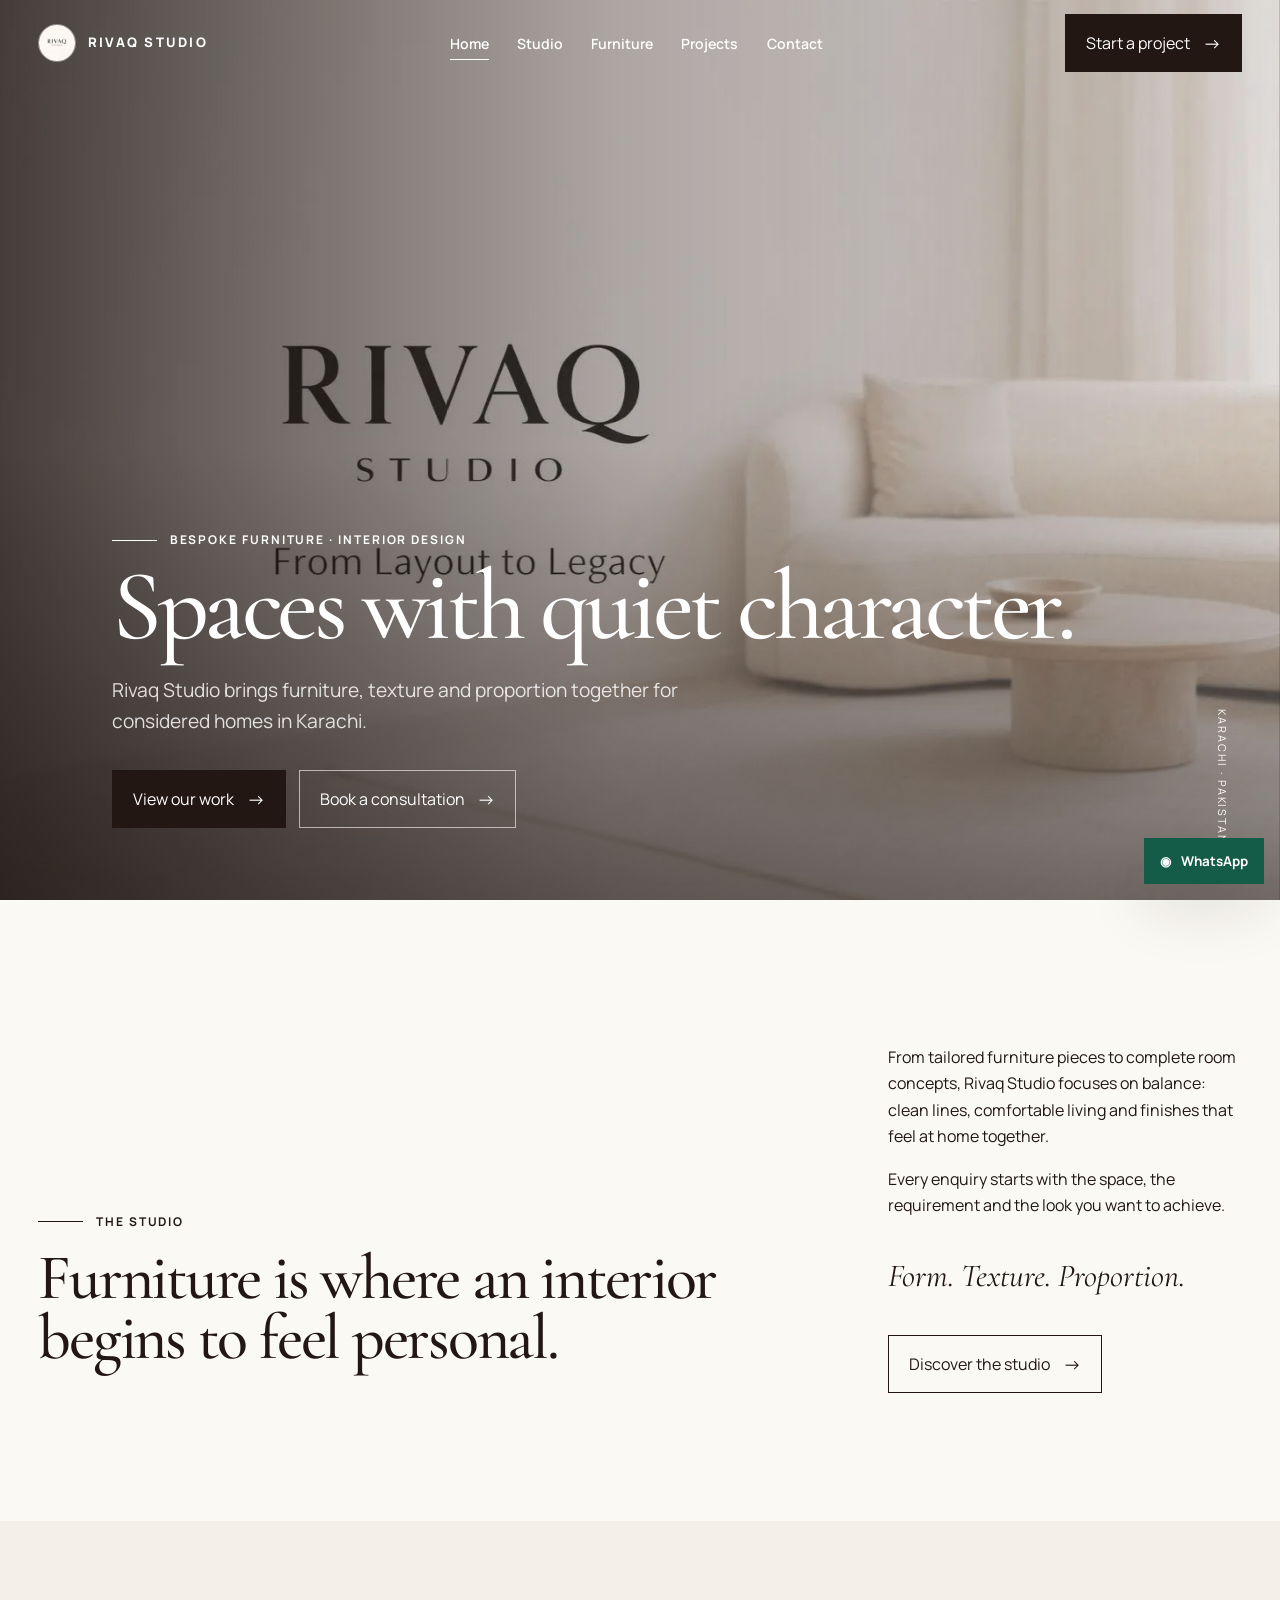
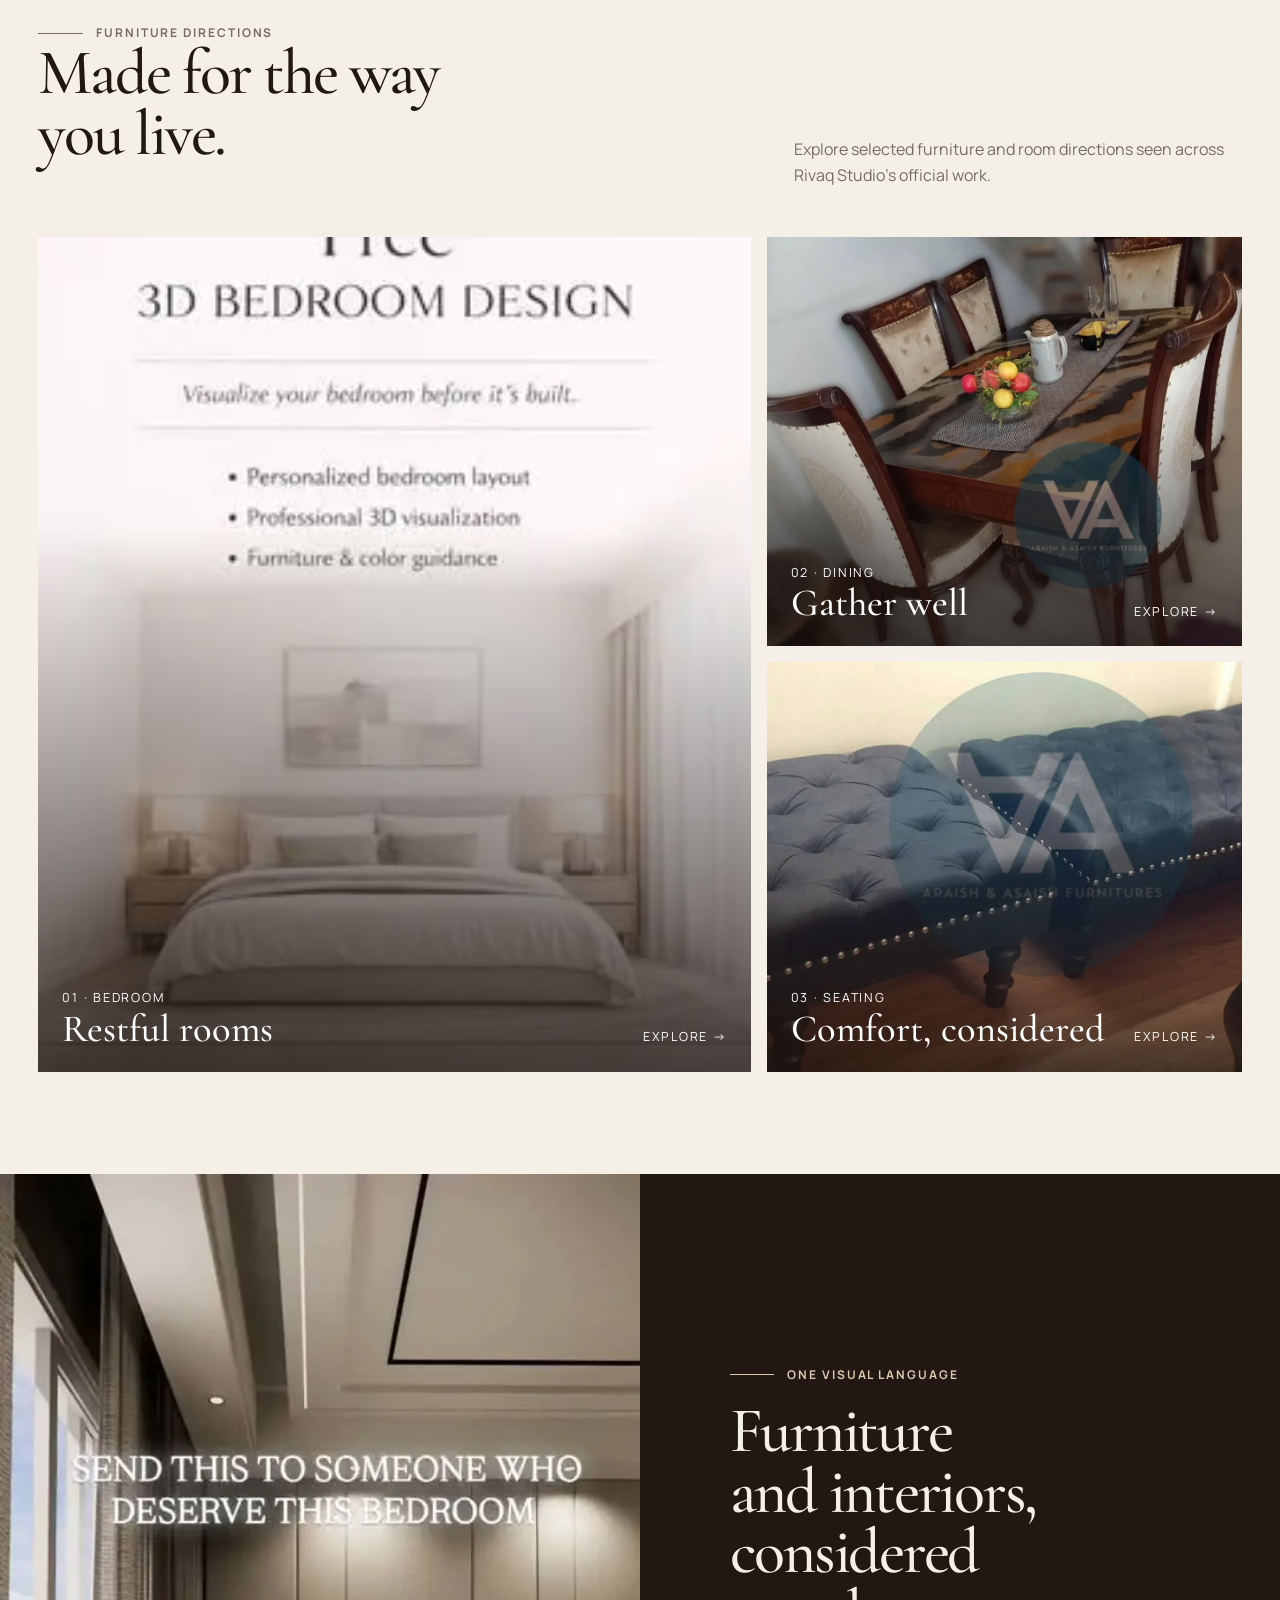
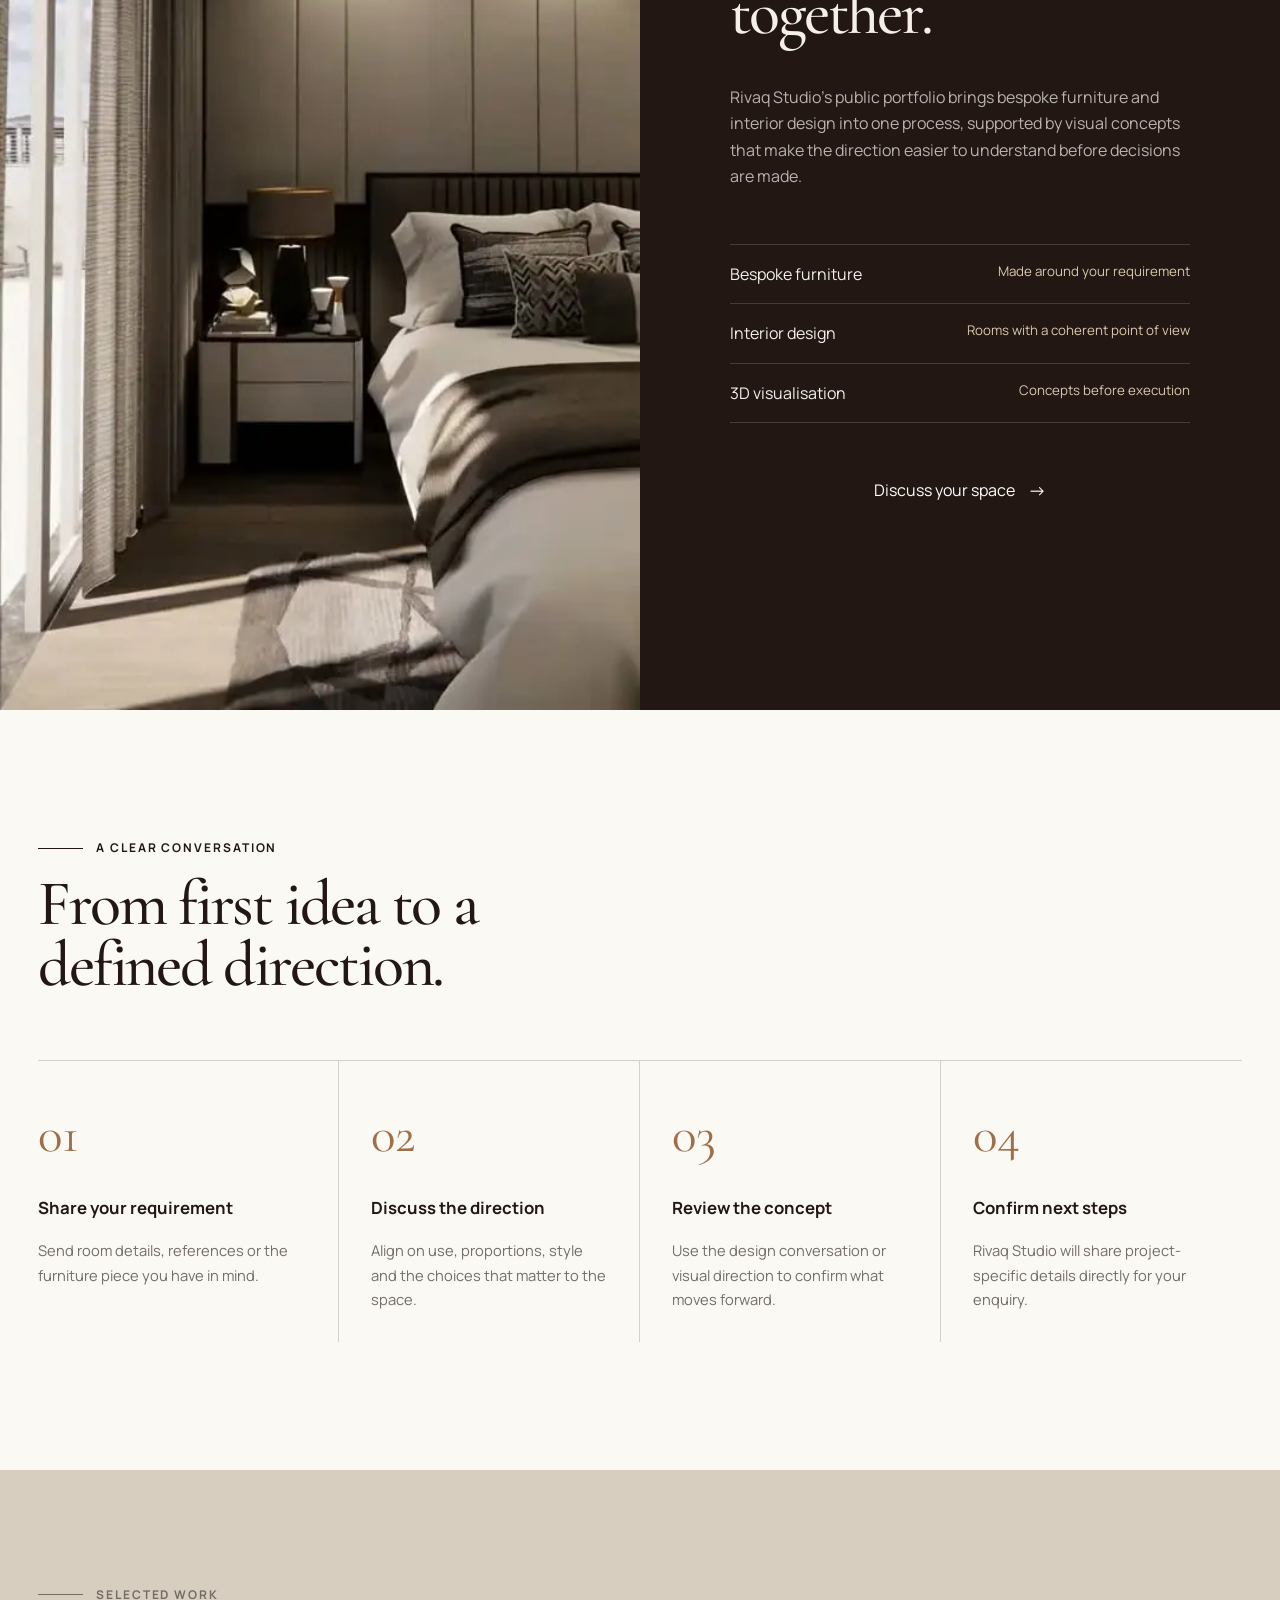
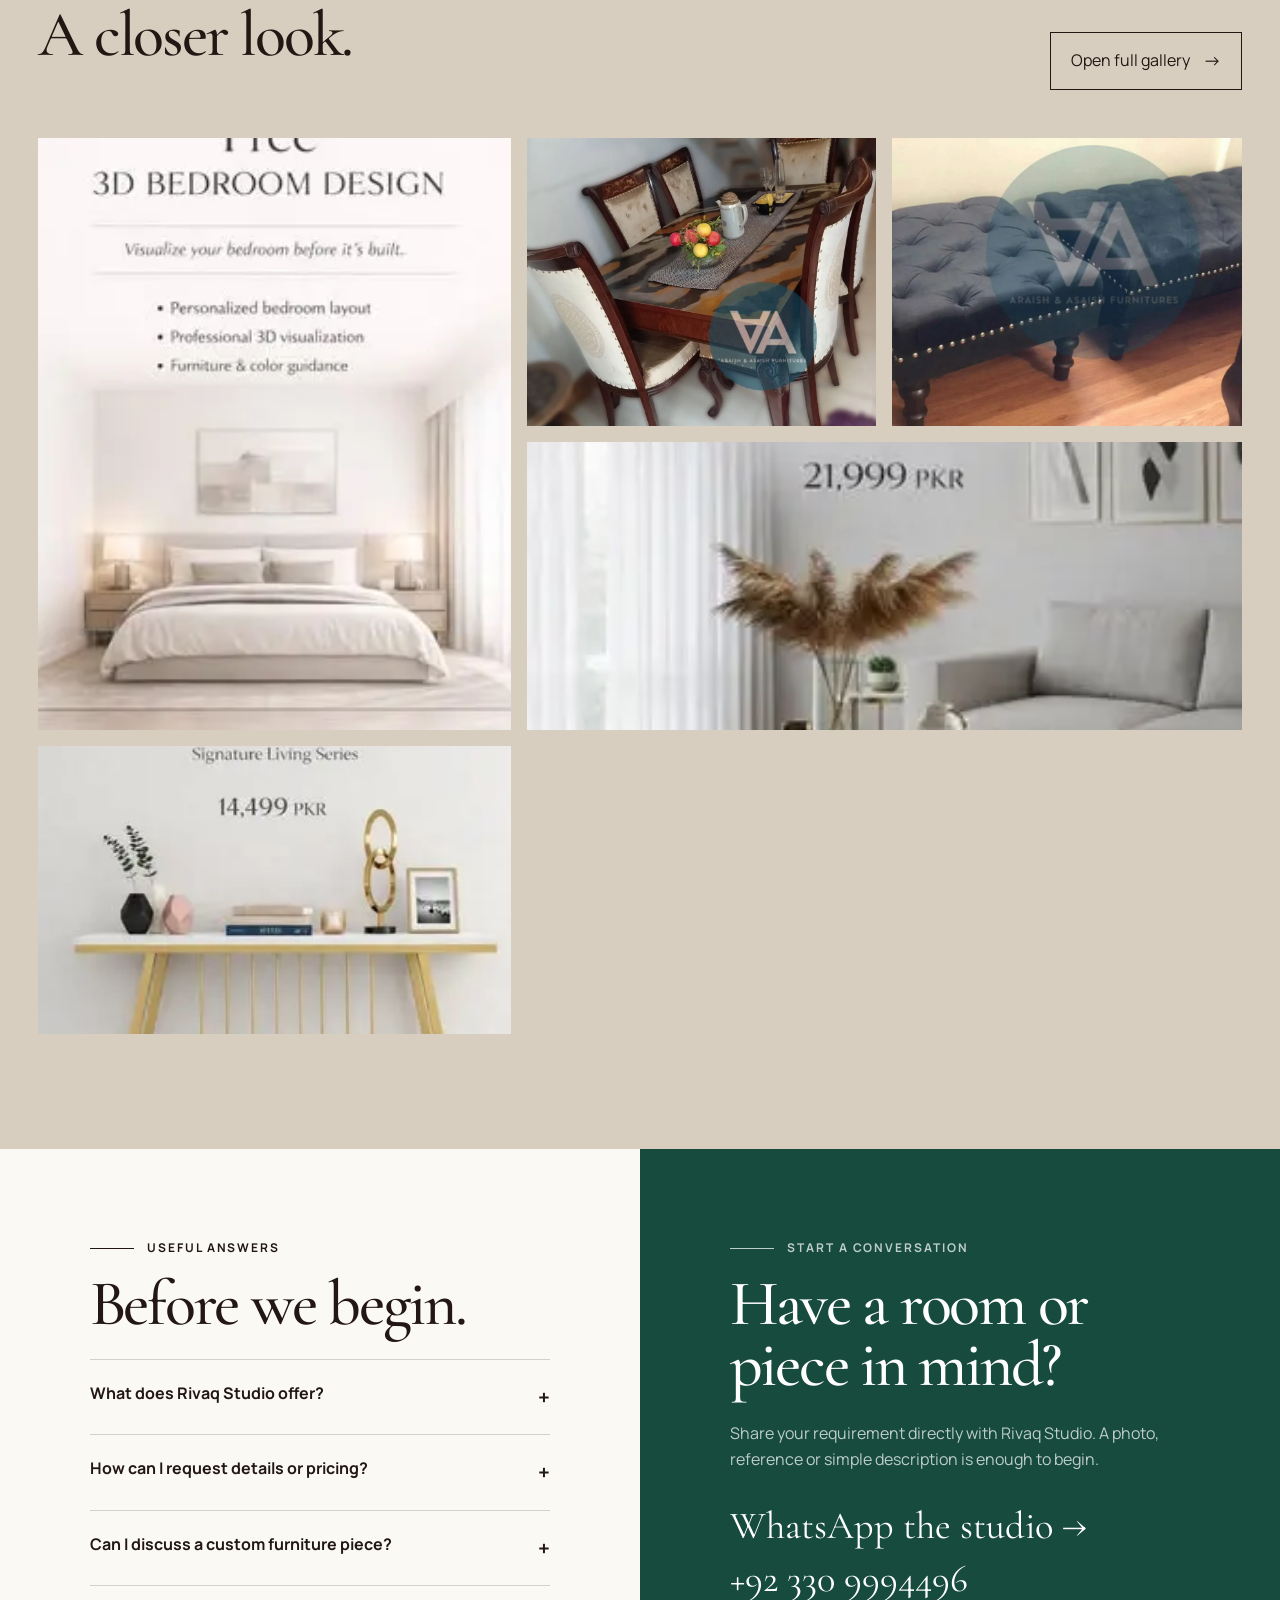
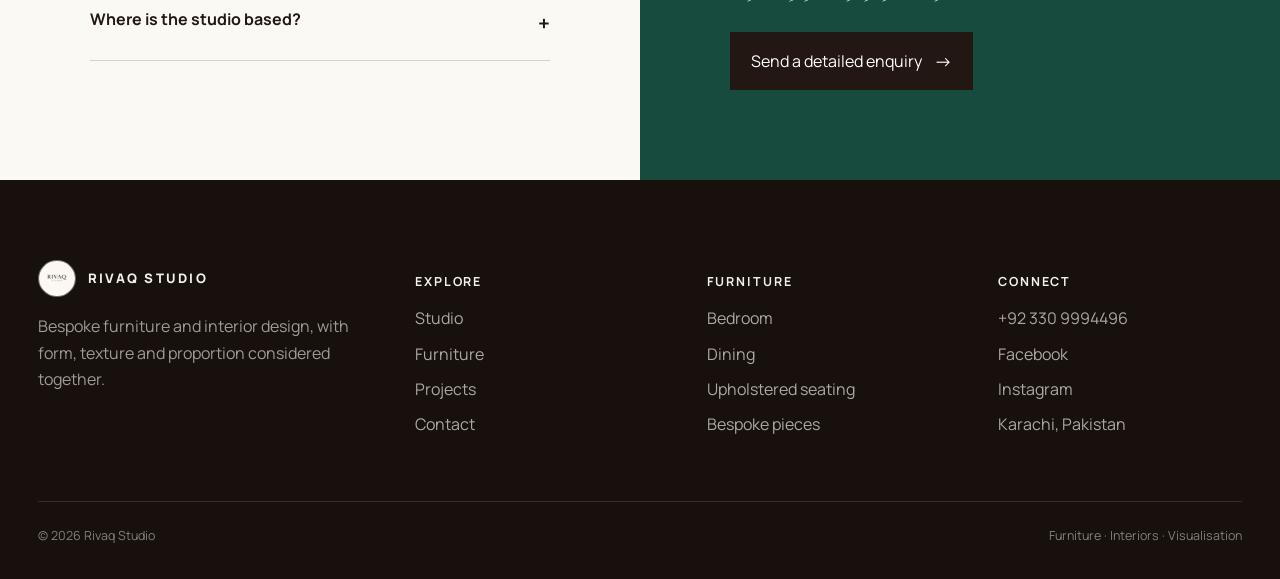
==== index.html @ 30daa3c9 "Build premium Rivaq Studio furniture website" ====
<!doctype html><html lang="en"><head><meta charset="utf-8"><meta name="viewport" content="width=device-width,initial-scale=1"><title>Rivaq Studio | Bespoke Furniture & Interior Design in Karachi</title><meta name="description" content="Rivaq Studio creates bespoke furniture and considered interior design in Karachi. Explore bedroom, dining and upholstered furniture concepts, then discuss your project on WhatsApp."><meta property="og:title" content="Rivaq Studio — Bespoke Furniture & Interior Design"><meta property="og:description" content="Where form, texture and proportion come together to create exceptional living."><meta property="og:type" content="website"><link rel="icon" href="favicon.svg"><link rel="preconnect" href="https://fonts.googleapis.com"><link rel="preconnect" href="https://fonts.gstatic.com" crossorigin><link href="https://fonts.googleapis.com/css2?family=Cormorant+Garamond:wght@500;600&family=Manrope:wght@400;500;600;700;800&display=swap" rel="stylesheet"><link rel="stylesheet" href="assets/css/style.css"><script type="application/ld+json">{"@context":"https://schema.org","@type":"FurnitureStore","name":"Rivaq Studio","description":"Bespoke furniture and interior design studio.","areaServed":"Karachi","telephone":"+92 330 9994496","sameAs":["https://www.facebook.com/AAfurnituress","https://www.instagram.com/rivaqstudio/"]}</script></head><body><a class="skip-link" href="#main">Skip to content</a>
<header class="header"><div class="shell nav"><a class="brand" href="index.html" aria-label="Rivaq Studio home"><img class="brand-mark" src="assets/images/logo.webp" alt=""><span>Rivaq Studio</span></a><ul class="nav-links"><li><a class="nav-link" aria-current="page" href="index.html">Home</a></li><li><a class="nav-link" href="about.html">Studio</a></li><li><a class="nav-link" href="collections.html">Furniture</a></li><li><a class="nav-link" href="projects.html">Projects</a></li><li><a class="nav-link" href="contact.html">Contact</a></li></ul><a class="btn" href="https://wa.me/923309994496?text=Hi%20Rivaq%20Studio%2C%20I%27d%20like%20to%20discuss%20a%20project.">Start a project</a><button class="menu-toggle" type="button" aria-label="Open menu" aria-expanded="false"><span></span><span></span></button></div></header>
<div class="mobile-menu" aria-label="Mobile navigation"><nav><a href="index.html">Home</a><a href="about.html">Studio</a><a href="collections.html">Furniture</a><a href="projects.html">Projects</a><a href="contact.html">Contact</a></nav><a class="btn" href="tel:+923309994496">Call +92 330 9994496</a></div>
<main id="main"><section class="hero"><img class="hero-media" src="assets/images/cover.webp" width="1536" height="1024" alt="Contemporary interior furniture concept by Rivaq Studio"><div class="shell hero-content"><p class="eyebrow">Bespoke furniture · Interior design</p><h1 class="display">Spaces with quiet character.</h1><p class="hero-copy">Rivaq Studio brings furniture, texture and proportion together for considered homes in Karachi.</p><div class="hero-actions"><a class="btn" href="projects.html">View our work</a><a class="btn btn--ghost" href="https://wa.me/923309994496?text=Hi%20Rivaq%20Studio%2C%20I%27d%20like%20to%20book%20a%20consultation.">Book a consultation</a></div></div><p class="hero-note">Karachi · Pakistan</p></section>
<section class="intro"><div class="shell intro-grid"><div class="reveal"><p class="eyebrow">The studio</p><h2 class="section-title">Furniture is where an interior begins to feel personal.</h2></div><div class="intro-copy reveal"><p>From tailored furniture pieces to complete room concepts, Rivaq Studio focuses on balance: clean lines, comfortable living and finishes that feel at home together.</p><p>Every enquiry starts with the space, the requirement and the look you want to achieve.</p><p class="signature">Form. Texture. Proportion.</p><a class="btn btn--ghost" href="about.html">Discover the studio</a></div></div></section>
<section class="collections"><div class="shell"><div class="section-head reveal"><div><p class="eyebrow">Furniture directions</p><h2 class="section-title">Made for the way<br>you live.</h2></div><p>Explore selected furniture and room directions seen across Rivaq Studio’s official work.</p></div><div class="collection-grid"><a class="collection-card reveal" href="collections.html#bedroom"><img src="assets/images/project-4.webp" alt="Modern bedroom interior concept by Rivaq Studio" loading="lazy"><div class="collection-info"><div><span>01 · Bedroom</span><h3>Restful rooms</h3></div><span>Explore →</span></div></a><a class="collection-card reveal" href="collections.html#dining"><img src="assets/images/dining.webp" alt="Wood dining table with six upholstered chairs from the studio's earlier furniture portfolio" loading="lazy"><div class="collection-info"><div><span>02 · Dining</span><h3>Gather well</h3></div><span>Explore →</span></div></a><a class="collection-card reveal" href="collections.html#seating"><img src="assets/images/seating.webp" alt="Customisable tufted puffy seating from the studio's earlier furniture portfolio" loading="lazy"><div class="collection-info"><div><span>03 · Seating</span><h3>Comfort, considered</h3></div><span>Explore →</span></div></a></div></div></section>
<section class="studio-band"><div class="studio-grid"><img class="studio-image" src="assets/images/reel-poster.webp" alt="Rivaq Studio interior design presentation" loading="lazy"><div class="studio-copy reveal"><p class="eyebrow">One visual language</p><h2 class="section-title">Furniture and interiors, considered together.</h2><p>Rivaq Studio’s public portfolio brings bespoke furniture and interior design into one process, supported by visual concepts that make the direction easier to understand before decisions are made.</p><ul class="services-list"><li><span>Bespoke furniture</span><small>Made around your requirement</small></li><li><span>Interior design</span><small>Rooms with a coherent point of view</small></li><li><span>3D visualisation</span><small>Concepts before execution</small></li></ul><a class="btn" href="contact.html">Discuss your space</a></div></div></section>
<section class="process"><div class="shell"><p class="eyebrow reveal">A clear conversation</p><h2 class="section-title reveal">From first idea to a<br>defined direction.</h2><div class="steps"><article class="step reveal"><span class="step-num">01</span><h3>Share your requirement</h3><p>Send room details, references or the furniture piece you have in mind.</p></article><article class="step reveal"><span class="step-num">02</span><h3>Discuss the direction</h3><p>Align on use, proportions, style and the choices that matter to the space.</p></article><article class="step reveal"><span class="step-num">03</span><h3>Review the concept</h3><p>Use the design conversation or visual direction to confirm what moves forward.</p></article><article class="step reveal"><span class="step-num">04</span><h3>Confirm next steps</h3><p>Rivaq Studio will share project-specific details directly for your enquiry.</p></article></div></div></section>
<section class="gallery"><div class="shell"><div class="section-head"><div><p class="eyebrow">Selected work</p><h2 class="section-title">A closer look.</h2></div><a class="btn btn--ghost" href="projects.html">Open full gallery</a></div><div class="gallery-grid"><button class="gallery-item" aria-label="Open bedroom concept image"><img src="assets/images/project-4.webp" alt="3D bedroom design concept by Rivaq Studio" loading="lazy"></button><button class="gallery-item" aria-label="Open dining furniture image"><img src="assets/images/dining.webp" alt="Wood dining table with six upholstered chairs from the studio portfolio" loading="lazy"></button><button class="gallery-item" aria-label="Open seating image"><img src="assets/images/seating.webp" alt="Tufted puffy seating from the studio portfolio" loading="lazy"></button><button class="gallery-item" aria-label="Open table image"><img src="assets/images/project-5.webp" alt="Orbit table from Rivaq Studio's Signature Living Series" loading="lazy"></button><button class="gallery-item" aria-label="Open console image"><img src="assets/images/project-6.webp" alt="Axis console from Rivaq Studio's Signature Living Series" loading="lazy"></button></div></div></section>
<section class="faq-contact"><div class="faq-wrap"><p class="eyebrow">Useful answers</p><h2 class="section-title">Before we begin.</h2><div class="faq"><div class="faq-item"><button aria-expanded="false">What does Rivaq Studio offer?</button><div class="faq-answer"><div><p>The studio publicly presents bespoke furniture, interior design and 3D visualisation services.</p></div></div></div><div class="faq-item"><button aria-expanded="false">How can I request details or pricing?</button><div class="faq-answer"><div><p>Share your requirement by WhatsApp or call the verified studio number. Pricing is provided directly rather than displayed publicly.</p></div></div></div><div class="faq-item"><button aria-expanded="false">Can I discuss a custom furniture piece?</button><div class="faq-answer"><div><p>Yes. Rivaq Studio describes its furniture offer as bespoke; send your size, reference and room context to start the discussion.</p></div></div></div><div class="faq-item"><button aria-expanded="false">Where is the studio based?</button><div class="faq-answer"><div><p>Rivaq Studio’s official Facebook activity identifies Karachi. A public street address and opening hours were not available, so please contact the studio before planning a visit.</p></div></div></div></div></div><div class="contact-panel"><p class="eyebrow">Start a conversation</p><h2 class="section-title">Have a room or piece in mind?</h2><p>Share your requirement directly with Rivaq Studio. A photo, reference or simple description is enough to begin.</p><div class="contact-links"><a class="contact-link" href="https://wa.me/923309994496?text=Hi%20Rivaq%20Studio%2C%20I%27d%20like%20to%20discuss%20a%20furniture%20or%20interior%20project.">WhatsApp the studio →</a><a class="contact-link" href="tel:+923309994496">+92 330 9994496</a></div><a class="btn" href="contact.html">Send a detailed enquiry</a></div></section></main>
<footer class="footer"><div class="shell"><div class="footer-grid"><div class="footer-brand"><a class="brand" href="index.html"><img class="brand-mark" src="assets/images/logo.webp" alt=""><span>Rivaq Studio</span></a><p>Bespoke furniture and interior design, with form, texture and proportion considered together.</p></div><div><h3>Explore</h3><ul><li><a href="about.html">Studio</a></li><li><a href="collections.html">Furniture</a></li><li><a href="projects.html">Projects</a></li><li><a href="contact.html">Contact</a></li></ul></div><div><h3>Furniture</h3><ul><li><a href="collections.html#bedroom">Bedroom</a></li><li><a href="collections.html#dining">Dining</a></li><li><a href="collections.html#seating">Upholstered seating</a></li><li><a href="collections.html#custom">Bespoke pieces</a></li></ul></div><div><h3>Connect</h3><ul><li><a href="tel:+923309994496">+92 330 9994496</a></li><li><a href="https://www.facebook.com/AAfurnituress" target="_blank" rel="noopener">Facebook</a></li><li><a href="https://www.instagram.com/rivaqstudio/" target="_blank" rel="noopener">Instagram</a></li><li>Karachi, Pakistan</li></ul></div></div><div class="footer-bottom"><span>© 2026 Rivaq Studio</span><span>Furniture · Interiors · Visualisation</span></div></div></footer><a class="whatsapp-float" href="https://wa.me/923309994496?text=Hi%20Rivaq%20Studio%2C%20I%27d%20like%20to%20make%20an%20enquiry." aria-label="Chat with Rivaq Studio on WhatsApp">◉ <span>WhatsApp</span></a><div class="lightbox" role="dialog" aria-modal="true" aria-label="Project image viewer" aria-hidden="true"><button class="lightbox-close" aria-label="Close image viewer">×</button><button class="lightbox-nav lightbox-prev" aria-label="Previous image">←</button><figure><img src="" alt=""></figure><button class="lightbox-nav lightbox-next" aria-label="Next image">→</button></div><script src="assets/js/site.js" defer></script></body></html>
---- assets/css/style.css ----
:root{--ivory:#f4f0e8;--paper:#fbf9f4;--sand:#d9c8af;--walnut:#4b3326;--espresso:#221712;--charcoal:#292725;--muted:#736d66;--line:rgba(34,23,18,.18);--accent:#9e6f48;--green:#164b3d;--max:1280px;--pad:clamp(1rem,3vw,3rem);--ease:cubic-bezier(.22,1,.36,1);--shadow:0 24px 60px rgba(34,23,18,.13)}
*{box-sizing:border-box}html{scroll-behavior:smooth;overflow-x:hidden}body{margin:0;background:var(--paper);color:var(--espresso);font-family:Manrope,"Segoe UI",sans-serif;font-size:16px;line-height:1.65;overflow-x:hidden}body.menu-open,body.lightbox-open{overflow:hidden}img{display:block;width:100%;height:auto}a{color:inherit;text-decoration:none}button,input,textarea,select{font:inherit}button{color:inherit}.skip-link{position:fixed;left:1rem;top:-5rem;z-index:9999;background:var(--espresso);color:#fff;padding:.75rem 1rem}.skip-link:focus{top:1rem}.shell{width:min(100% - var(--pad)*2,var(--max));margin-inline:auto}.eyebrow{display:flex;align-items:center;gap:.8rem;margin:0 0 1rem;text-transform:uppercase;letter-spacing:.16em;font-size:.75rem;font-weight:700}.eyebrow:before{content:"";width:2.8rem;height:1px;background:currentColor}.display{font-family:"Cormorant Garamond",Georgia,serif;font-size:clamp(3.4rem,7.8vw,8.2rem);font-weight:500;line-height:.83;letter-spacing:-.045em;margin:0;text-wrap:balance}.section-title{font-family:"Cormorant Garamond",Georgia,serif;font-size:clamp(2.8rem,5vw,5rem);font-weight:500;line-height:.95;letter-spacing:-.035em;margin:0 0 1.5rem;text-wrap:balance}.lead{font-size:clamp(1.05rem,1.6vw,1.35rem);max-width:38rem;color:var(--muted)}.btn{position:relative;display:inline-flex;align-items:center;justify-content:center;gap:.8rem;min-height:3.35rem;padding:.8rem 1.25rem;border:1px solid var(--espresso);background:var(--espresso);color:#fff;overflow:hidden;cursor:pointer;transition:transform .25s var(--ease),background .35s,color .35s,border .35s}.btn:after{content:"→";font-size:1.15rem;transition:transform .3s var(--ease)}.btn:hover:after,.btn:focus-visible:after{transform:translateX(.35rem)}.btn:hover{background:var(--accent);border-color:var(--accent)}.btn:active{transform:scale(.97)}.btn--ghost{background:transparent;color:var(--espresso)}.btn--ghost:hover{color:#fff}.btn:focus-visible,.nav-link:focus-visible,.gallery-item:focus-visible,.faq button:focus-visible{outline:3px solid var(--sand);outline-offset:4px}.header{position:fixed;inset:0 0 auto;z-index:100;color:#fff;transition:background .35s,color .35s,box-shadow .35s}.header.scrolled,.header.header--solid{background:rgba(251,249,244,.94);color:var(--espresso);box-shadow:0 1px 0 var(--line);backdrop-filter:blur(14px)}.nav{height:5.4rem;display:flex;align-items:center;justify-content:space-between;gap:2rem}.brand{display:flex;align-items:center;gap:.75rem;letter-spacing:.17em;text-transform:uppercase;font-size:.82rem;font-weight:800;white-space:nowrap}.brand-mark{width:2.35rem;height:2.35rem;object-fit:cover;border-radius:50%;border:1px solid rgba(255,255,255,.4)}.header.scrolled .brand-mark,.header--solid .brand-mark{border-color:var(--line)}.nav-links{display:flex;align-items:center;gap:clamp(1rem,2.2vw,2.25rem);margin:0;padding:0;list-style:none}.nav-link{position:relative;font-size:.88rem;font-weight:600}.nav-link:after{content:"";position:absolute;left:0;right:100%;bottom:-.45rem;height:1px;background:currentColor;transition:right .3s var(--ease)}.nav-link:hover:after,.nav-link[aria-current="page"]:after{right:0}.menu-toggle{display:none;border:0;background:transparent;padding:.6rem;cursor:pointer}.menu-toggle span{display:block;width:1.7rem;height:1px;background:currentColor;margin:.38rem;transition:.3s}.hero{min-height:100svh;position:relative;display:flex;align-items:flex-end;color:#fff;background:var(--espresso);isolation:isolate}.hero:after{content:"";position:absolute;inset:0;z-index:-1;background:linear-gradient(90deg,rgba(20,12,8,.78) 0%,rgba(20,12,8,.34) 48%,rgba(20,12,8,.12)),linear-gradient(0deg,rgba(20,12,8,.5),transparent 50%)}.hero-media{position:absolute;inset:0;z-index:-2;width:100%;height:100%;object-fit:cover;animation:heroIn 1.4s var(--ease) both}.hero-content{padding-block:clamp(8rem,16vh,11rem) clamp(3.5rem,8vh,6.5rem);max-width:66rem}.hero .display{max-width:65rem}.hero-copy{font-size:clamp(1rem,1.5vw,1.3rem);max-width:36rem;margin:1.6rem 0 2rem;color:rgba(255,255,255,.83)}.hero-actions{display:flex;flex-wrap:wrap;gap:.8rem}.hero .btn--ghost{color:#fff;border-color:rgba(255,255,255,.6)}.hero-note{position:absolute;right:var(--pad);bottom:3.5rem;writing-mode:vertical-rl;text-transform:uppercase;letter-spacing:.18em;font-size:.68rem}.intro{padding:clamp(5rem,10vw,10rem) 0}.intro-grid{display:grid;grid-template-columns:minmax(0,1.35fr) minmax(18rem,.65fr);gap:clamp(3rem,9vw,10rem);align-items:end}.intro-copy{max-width:31rem}.signature{font-family:"Cormorant Garamond",serif;font-style:italic;font-size:2rem;margin-top:2rem}.collections{background:var(--ivory);padding:clamp(4rem,8vw,8rem) 0}.section-head{display:flex;justify-content:space-between;align-items:end;gap:2rem;margin-bottom:3rem}.section-head p{max-width:28rem;margin:0;color:var(--muted)}.collection-grid{display:grid;grid-template-columns:1.2fr .8fr;grid-template-rows:repeat(2,minmax(20rem,32vw));gap:1rem}.collection-card{position:relative;overflow:hidden;color:#fff;min-height:20rem}.collection-card:first-child{grid-row:span 2}.collection-card img{height:100%;object-fit:cover;transition:transform .8s var(--ease),filter .6s}.collection-card:after{content:"";position:absolute;inset:35% 0 0;background:linear-gradient(transparent,rgba(20,12,8,.78))}.collection-card:hover img{transform:scale(1.045);filter:saturate(1.05)}.collection-info{position:absolute;z-index:2;inset:auto 1.5rem 1.5rem;display:flex;justify-content:space-between;align-items:end;gap:1rem}.collection-info h3{font-family:"Cormorant Garamond",serif;font-size:clamp(2rem,3vw,3.4rem);font-weight:500;line-height:1;margin:0}.collection-info span{font-size:.78rem;letter-spacing:.14em;text-transform:uppercase}.studio-band{padding:0;background:var(--espresso);color:var(--ivory)}.studio-grid{display:grid;grid-template-columns:1fr 1fr;min-height:46rem}.studio-image{height:100%;object-fit:cover;object-position:center}.studio-copy{padding:clamp(3rem,7vw,7rem);display:flex;flex-direction:column;justify-content:center}.studio-copy .eyebrow{color:var(--sand)}.studio-copy p{max-width:34rem;color:rgba(244,240,232,.72)}.services-list{margin:2.4rem 0;padding:0;list-style:none;border-top:1px solid rgba(255,255,255,.16)}.services-list li{display:flex;justify-content:space-between;gap:1rem;padding:1rem 0;border-bottom:1px solid rgba(255,255,255,.16)}.services-list small{color:var(--sand)}.process{padding:clamp(5rem,10vw,9rem) 0}.steps{display:grid;grid-template-columns:repeat(4,1fr);margin-top:4rem;border-top:1px solid var(--line)}.step{padding:2rem 2rem 1rem 0;border-right:1px solid var(--line);min-height:15rem}.step:last-child{border-right:0;padding-left:2rem}.step:not(:first-child){padding-left:2rem}.step-num{display:block;font-family:"Cormorant Garamond",serif;font-size:3.2rem;color:var(--accent)}.step h3{font-size:1.05rem}.step p{color:var(--muted);font-size:.92rem}.gallery{padding:clamp(5rem,9vw,8rem) 0;background:#d8cec0}.gallery-grid{display:grid;grid-template-columns:1.15fr .85fr .85fr;grid-auto-rows:18rem;gap:1rem}.gallery-item{position:relative;border:0;padding:0;background:none;cursor:zoom-in;overflow:hidden}.gallery-item:first-child{grid-row:span 2}.gallery-item:nth-child(4){grid-column:span 2}.gallery-item img{height:100%;object-fit:cover;transition:transform .7s var(--ease)}.gallery-item:hover img{transform:scale(1.05)}.gallery-item:after{content:"View";position:absolute;right:1rem;bottom:1rem;background:rgba(251,249,244,.92);padding:.5rem .85rem;font-size:.72rem;letter-spacing:.12em;text-transform:uppercase;transform:translateY(4rem);transition:transform .35s var(--ease)}.gallery-item:hover:after,.gallery-item:focus-visible:after{transform:none}.faq-contact{display:grid;grid-template-columns:1fr 1fr}.faq-wrap,.contact-panel{padding:clamp(4rem,7vw,7rem)}.faq-wrap{background:var(--paper)}.faq{border-top:1px solid var(--line)}.faq-item{border-bottom:1px solid var(--line)}.faq button{width:100%;border:0;background:transparent;padding:1.25rem 0;display:flex;justify-content:space-between;text-align:left;cursor:pointer;font-weight:700}.faq button:after{content:"+";font-size:1.3rem}.faq button[aria-expanded="true"]:after{content:"−"}.faq-answer{display:grid;grid-template-rows:0fr;transition:grid-template-rows .35s var(--ease)}.faq-answer>div{overflow:hidden;color:var(--muted)}.faq button[aria-expanded="true"]+.faq-answer{grid-template-rows:1fr}.faq-answer p{margin:0 0 1.25rem}.contact-panel{background:var(--green);color:#fff}.contact-panel p{color:rgba(255,255,255,.72)}.contact-links{display:grid;gap:.7rem;margin:2rem 0}.contact-link{font-family:"Cormorant Garamond",serif;font-size:clamp(1.7rem,3vw,2.8rem);line-height:1.1}.contact-link:hover{text-decoration:underline;text-underline-offset:.2em}.page-hero{padding:clamp(10rem,16vw,14rem) 0 clamp(4rem,8vw,7rem);background:var(--espresso);color:var(--ivory)}.page-hero .lead{color:rgba(244,240,232,.7)}.editorial{padding:clamp(5rem,9vw,9rem) 0}.editorial-grid{display:grid;grid-template-columns:.75fr 1.25fr;gap:clamp(3rem,9vw,9rem)}.editorial-copy{max-width:45rem}.editorial-copy p{font-size:1.1rem;color:var(--muted)}.feature-image{margin:4rem 0 0;height:min(65vw,52rem);object-fit:cover}.catalog{padding:clamp(4rem,8vw,8rem) 0}.catalog-row{display:grid;grid-template-columns:5rem 1fr 1fr;gap:2rem;align-items:center;padding:2rem 0;border-top:1px solid var(--line)}.catalog-row:last-child{border-bottom:1px solid var(--line)}.catalog-row img{height:18rem;object-fit:cover}.catalog-row h2{font-family:"Cormorant Garamond",serif;font-size:clamp(2.3rem,4vw,4.5rem);font-weight:500;margin:0}.catalog-row p{color:var(--muted);max-width:30rem}.contact-layout{display:grid;grid-template-columns:.8fr 1.2fr;gap:clamp(3rem,8vw,8rem);padding:clamp(5rem,9vw,9rem) 0}.inquiry-form{display:grid;grid-template-columns:1fr 1fr;gap:1rem}.field{display:grid;gap:.4rem}.field.full{grid-column:1/-1}.field label{font-size:.82rem;font-weight:700}.field input,.field textarea,.field select{width:100%;border:1px solid var(--line);background:transparent;padding:.9rem 1rem;color:var(--espresso);border-radius:0}.field textarea{min-height:9rem;resize:vertical}.field input:focus,.field textarea:focus,.field select:focus{outline:2px solid var(--accent);outline-offset:2px}.form-note{grid-column:1/-1;color:var(--muted);font-size:.86rem}.footer{background:#17100c;color:var(--ivory);padding:5rem 0 2rem}.footer-grid{display:grid;grid-template-columns:1.35fr repeat(3,1fr);gap:3rem}.footer-brand p{max-width:24rem;color:rgba(244,240,232,.62)}.footer h2,.footer h3{font-size:.78rem;letter-spacing:.15em;text-transform:uppercase}.footer ul{list-style:none;margin:0;padding:0;display:grid;gap:.55rem;color:rgba(244,240,232,.68)}.footer a:hover{color:#fff}.footer-bottom{display:flex;justify-content:space-between;gap:1rem;border-top:1px solid rgba(255,255,255,.13);margin-top:4rem;padding-top:1.5rem;font-size:.78rem;color:rgba(244,240,232,.5)}.whatsapp-float{position:fixed;z-index:90;right:max(1rem,env(safe-area-inset-right));bottom:max(1rem,env(safe-area-inset-bottom));display:flex;align-items:center;gap:.6rem;background:#145c47;color:#fff;padding:.75rem 1rem;box-shadow:var(--shadow);font-size:.84rem;font-weight:700}.whatsapp-float:hover{background:#0f4033}.lightbox{position:fixed;inset:0;z-index:1000;background:rgba(15,10,7,.94);display:grid;place-items:center;opacity:0;visibility:hidden;transition:.3s}.lightbox.open{opacity:1;visibility:visible}.lightbox figure{margin:0;width:min(90vw,70rem)}.lightbox img{max-height:80vh;object-fit:contain}.lightbox-close,.lightbox-nav{position:absolute;border:1px solid rgba(255,255,255,.45);background:rgba(0,0,0,.2);color:#fff;width:3rem;height:3rem;cursor:pointer}.lightbox-close{right:1rem;top:1rem}.lightbox-prev{left:1rem}.lightbox-next{right:1rem}.reveal{opacity:0;transform:translateY(2rem);transition:opacity .8s var(--ease),transform .8s var(--ease)}.reveal.visible{opacity:1;transform:none}@keyframes heroIn{from{opacity:.4;transform:scale(1.04)}to{opacity:1;transform:scale(1)}}
@media(max-width:900px){.nav-links,.nav>.btn{display:none}.menu-toggle{display:block}.mobile-menu{position:fixed;inset:0;z-index:99;background:var(--ivory);color:var(--espresso);padding:7rem var(--pad) 3rem;transform:translateY(-105%);transition:transform .55s var(--ease);display:flex;flex-direction:column;justify-content:space-between}.mobile-menu.open{transform:none}.mobile-menu nav{display:grid}.mobile-menu a{font-family:"Cormorant Garamond",serif;font-size:clamp(2.4rem,9vw,4.4rem);line-height:1.2}.intro-grid,.studio-grid,.faq-contact,.editorial-grid,.contact-layout{grid-template-columns:1fr}.collection-grid{grid-template-columns:1fr 1fr;grid-template-rows:34rem 24rem}.collection-card:first-child{grid-column:span 2;grid-row:auto}.studio-grid{min-height:0}.studio-image{height:60vw}.steps{grid-template-columns:1fr 1fr}.step:nth-child(2){border-right:0}.step:nth-child(3),.step:nth-child(4){border-top:1px solid var(--line)}.gallery-grid{grid-template-columns:1fr 1fr}.gallery-item:first-child{grid-row:span 1;grid-column:span 2}.gallery-item:nth-child(4){grid-column:span 1}.footer-grid{grid-template-columns:1fr 1fr}.catalog-row{grid-template-columns:3rem .9fr 1.1fr}}
@media(max-width:600px){.header .nav{height:4.6rem}.hero{min-height:46rem}.hero-note{display:none}.hero-content{padding-bottom:3.5rem}.display{font-size:clamp(3.1rem,16vw,5.5rem)}.hero-actions{display:grid;width:100%}.hero-actions .btn{width:100%}.section-head{display:block}.section-head .btn{margin-top:1rem}.collection-grid{display:block}.collection-card{height:27rem;margin-top:1rem}.studio-image{height:32rem}.steps{grid-template-columns:1fr}.step,.step:not(:first-child),.step:last-child{border-right:0;border-top:1px solid var(--line);padding:1.5rem 0;min-height:0}.gallery-grid{grid-template-columns:1fr;grid-auto-rows:23rem}.gallery-item:first-child,.gallery-item:nth-child(4){grid-column:auto}.faq-wrap,.contact-panel{padding-inline:var(--pad)}.footer-grid{grid-template-columns:1fr;gap:2rem}.footer-bottom{display:block}.inquiry-form{grid-template-columns:1fr}.field.full{grid-column:auto}.catalog-row{grid-template-columns:2rem 1fr;gap:1rem}.catalog-row img{grid-column:1/-1;height:22rem}.catalog-row p{grid-column:2}.whatsapp-float span{display:none}.whatsapp-float{width:3.3rem;height:3.3rem;justify-content:center;border-radius:50%;padding:0}.contact-link{overflow-wrap:anywhere}}
@media(min-width:901px){.mobile-menu{display:none!important}}
@media(prefers-reduced-motion:reduce){html{scroll-behavior:auto}*,*:before,*:after{animation-duration:.01ms!important;animation-iteration-count:1!important;transition-duration:.01ms!important}.reveal{opacity:1;transform:none}}
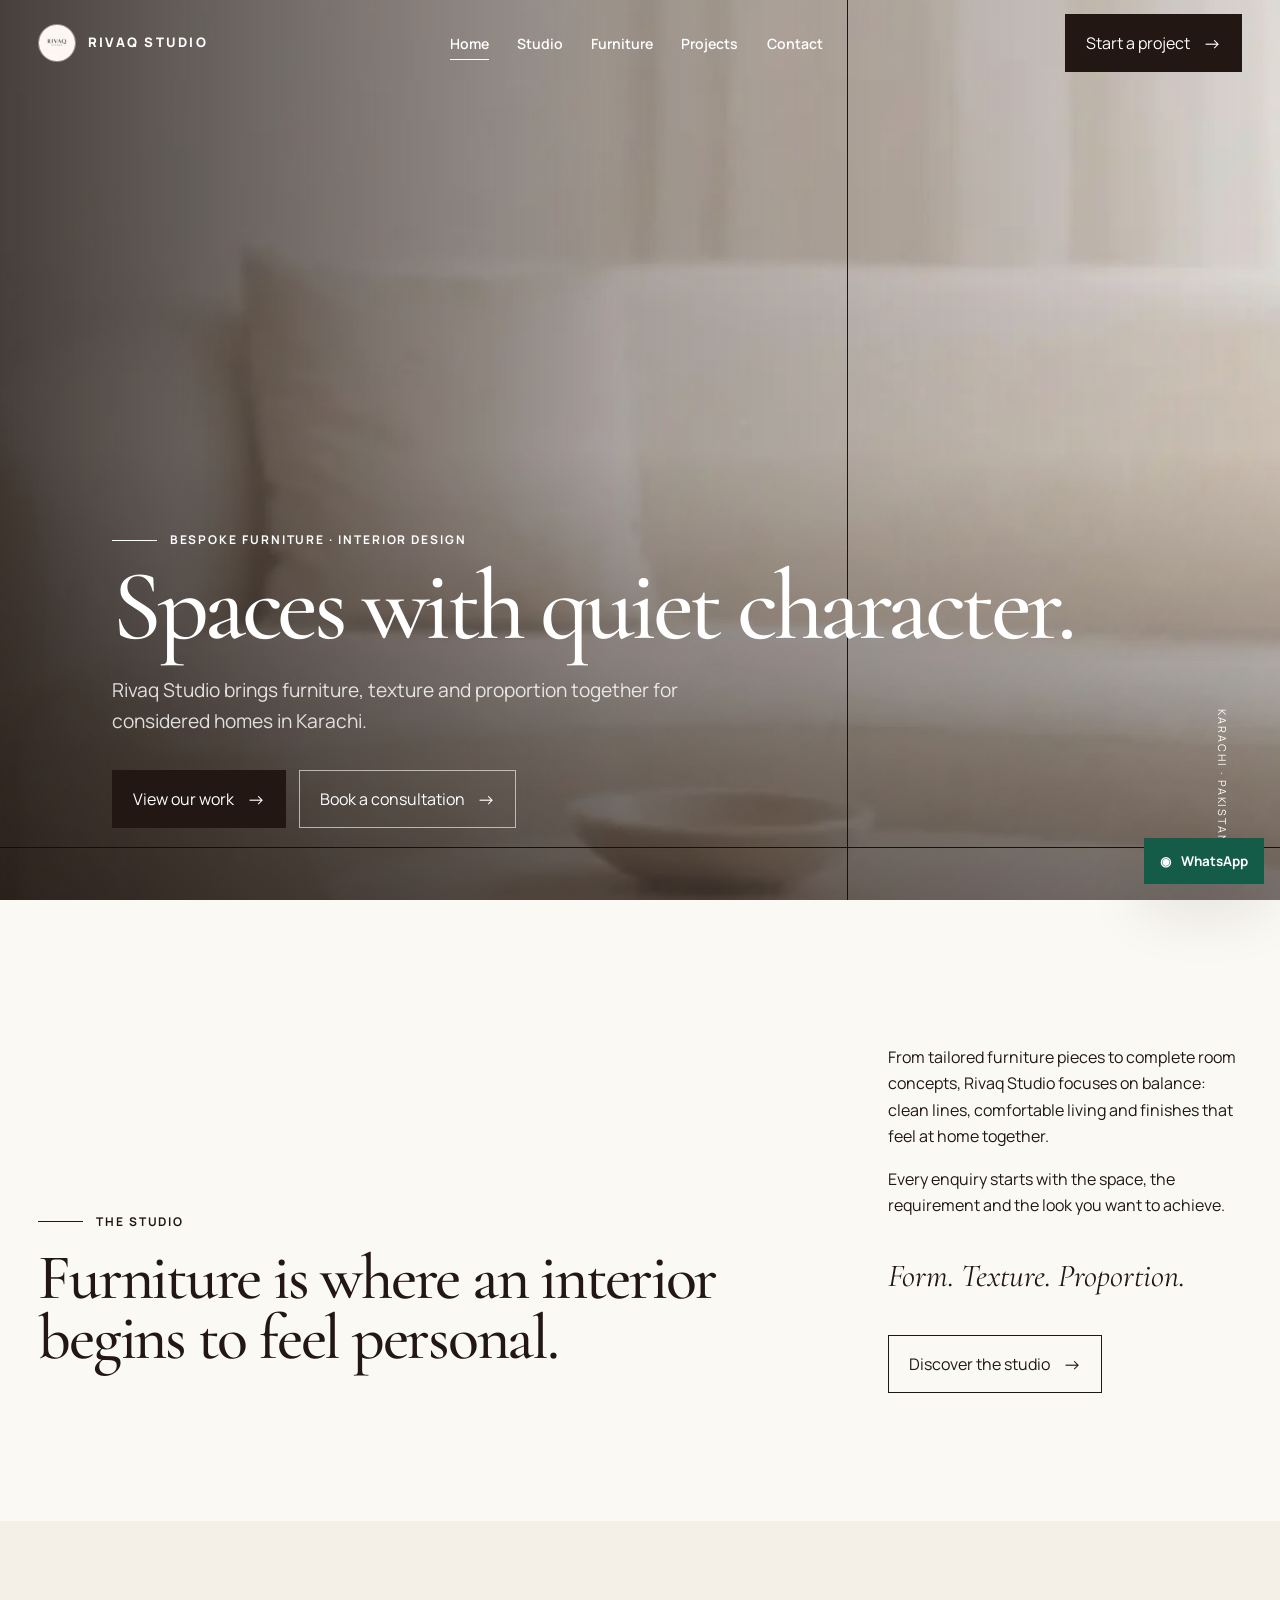
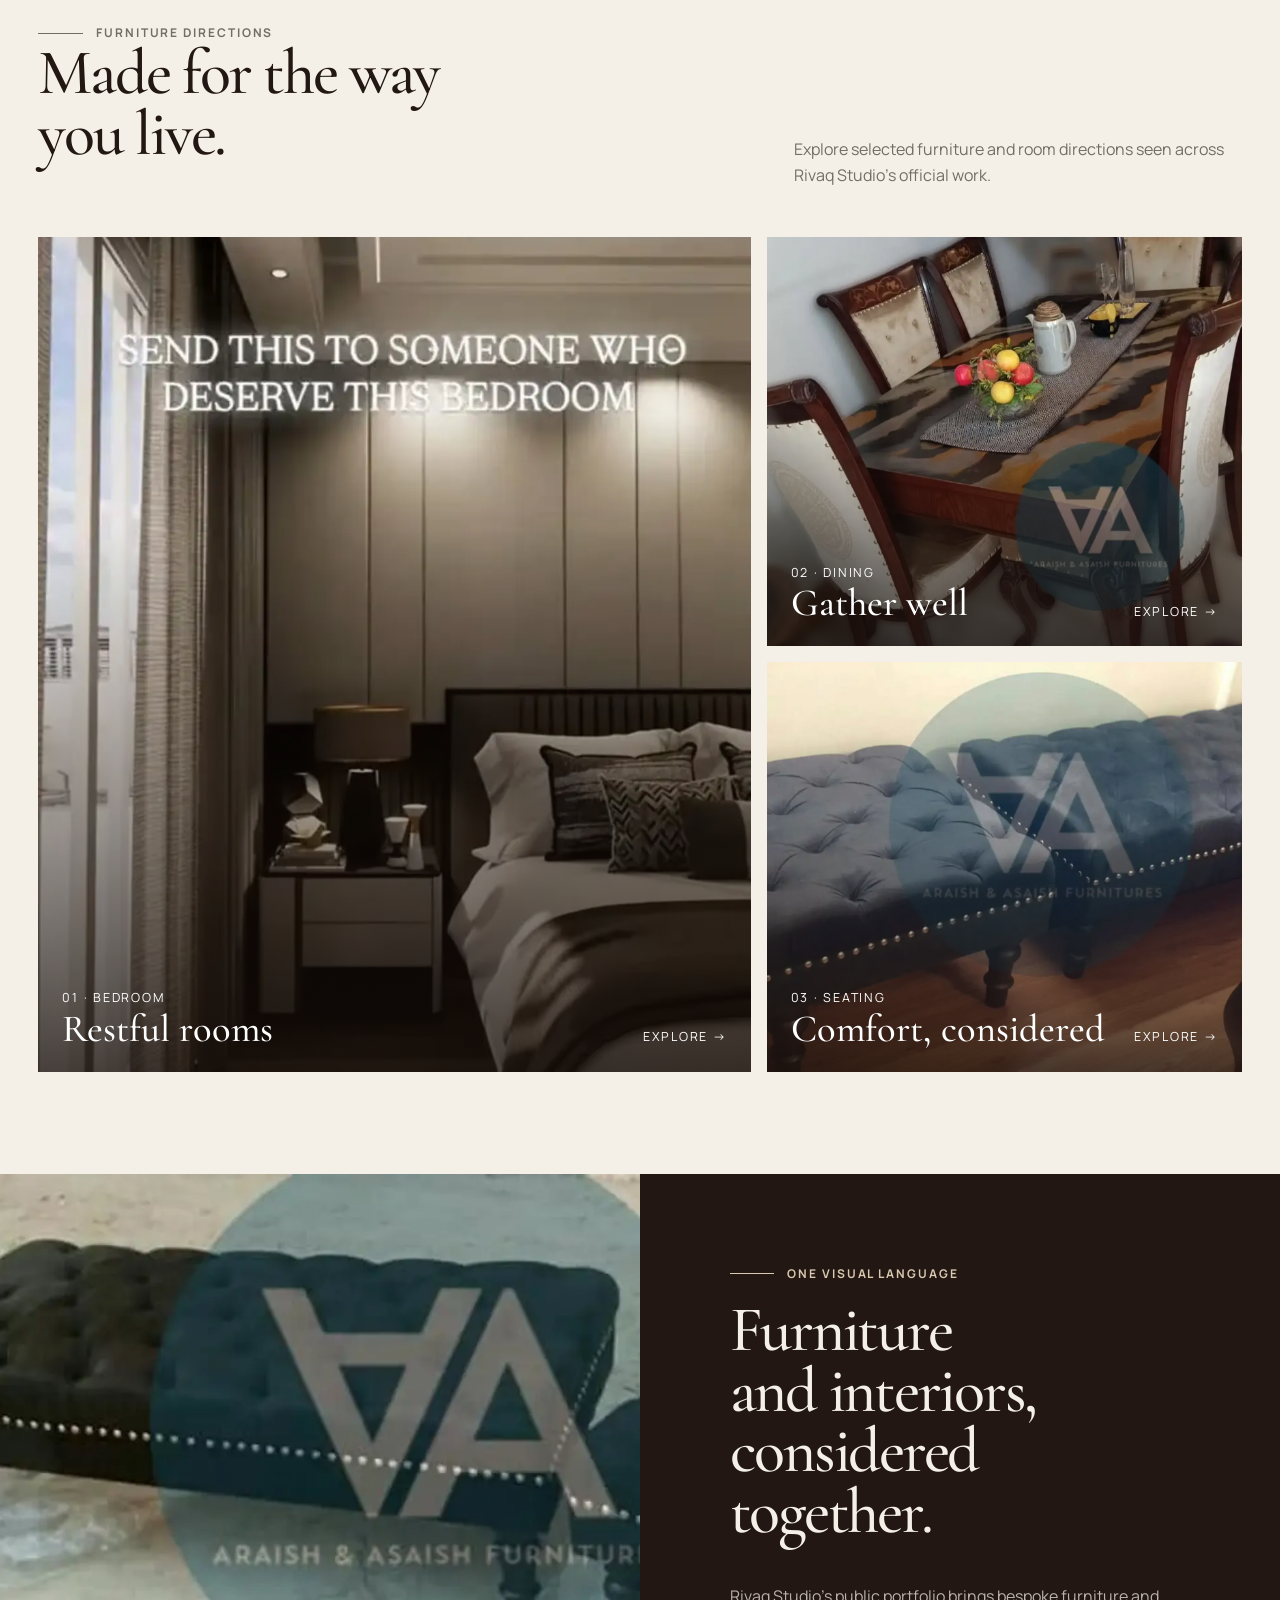
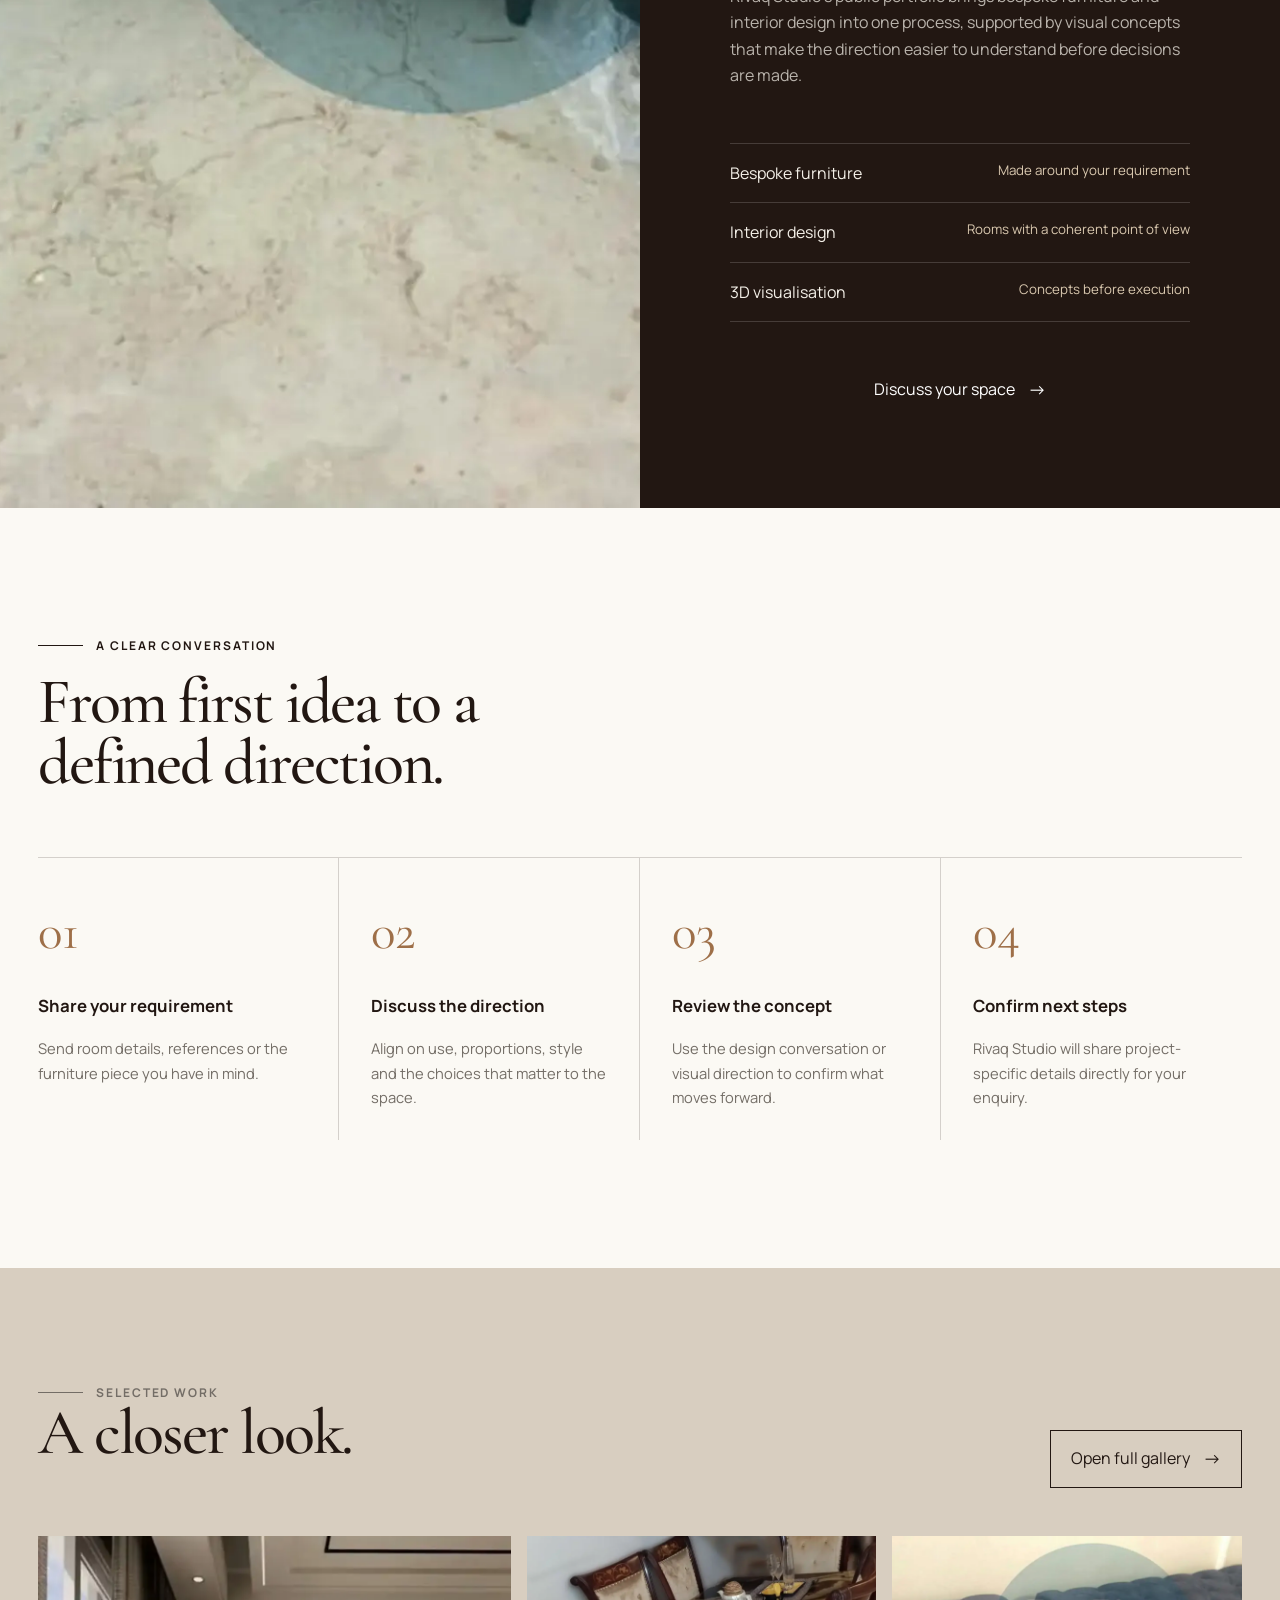
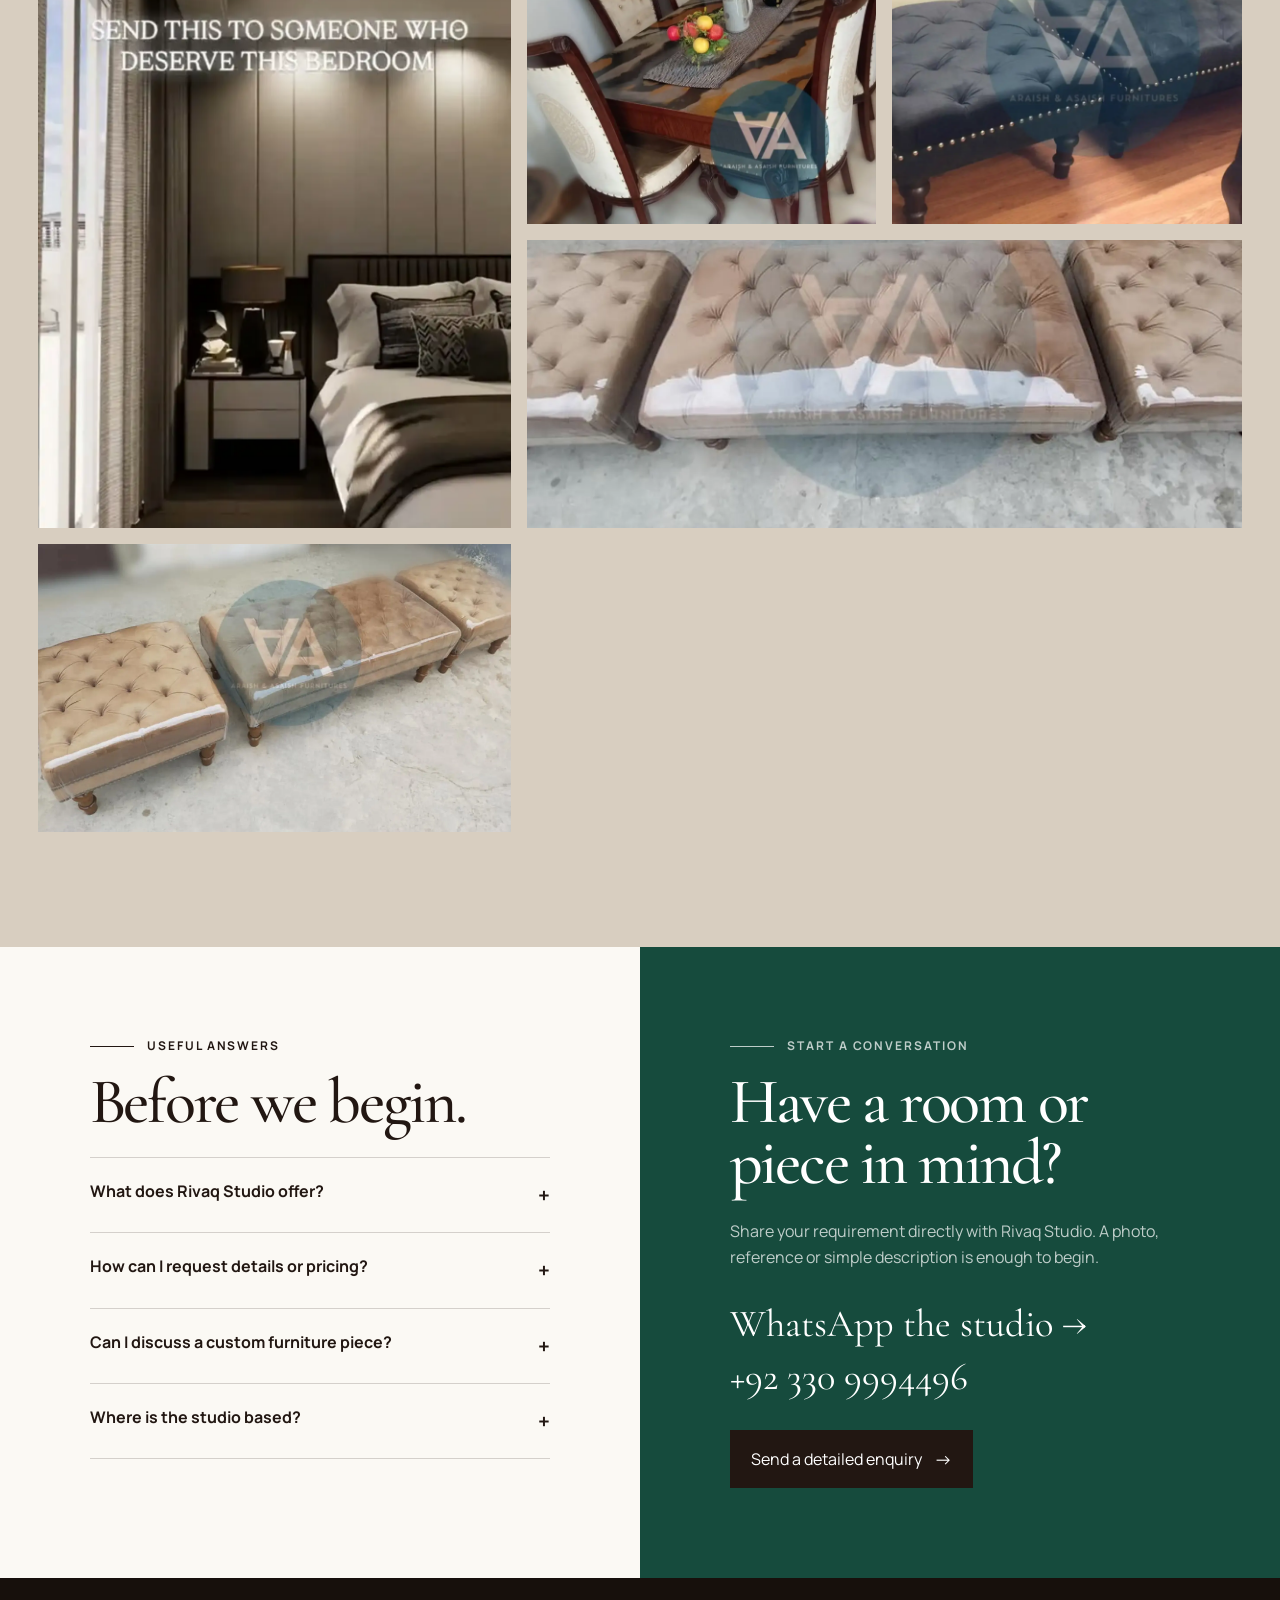
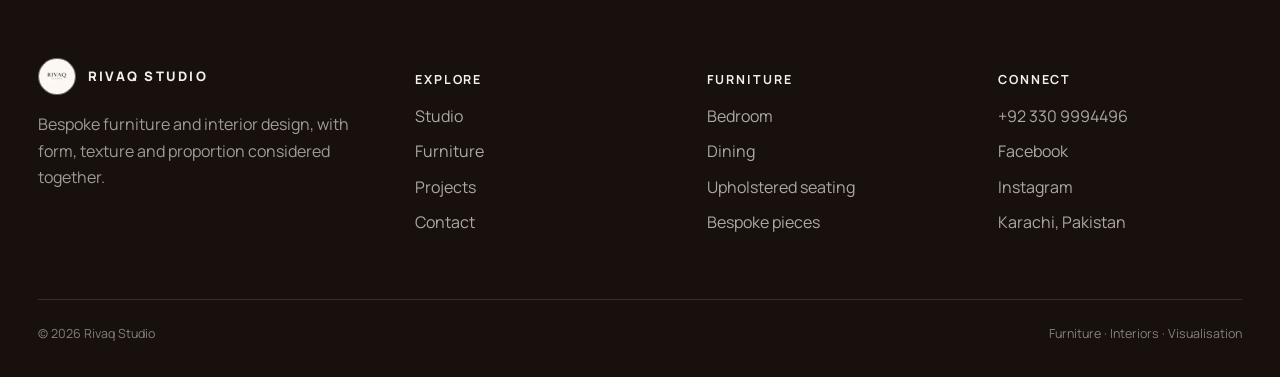
==== commit 2b91660e: "Upgrade imagery and fix desktop-site responsive layout" ====
--- a/index.html
+++ b/index.html
@@ -1,11 +1,11 @@
 <!doctype html><html lang="en"><head><meta charset="utf-8"><meta name="viewport" content="width=device-width,initial-scale=1"><title>Rivaq Studio | Bespoke Furniture & Interior Design in Karachi</title><meta name="description" content="Rivaq Studio creates bespoke furniture and considered interior design in Karachi. Explore bedroom, dining and upholstered furniture concepts, then discuss your project on WhatsApp."><meta property="og:title" content="Rivaq Studio — Bespoke Furniture & Interior Design"><meta property="og:description" content="Where form, texture and proportion come together to create exceptional living."><meta property="og:type" content="website"><link rel="icon" href="favicon.svg"><link rel="preconnect" href="https://fonts.googleapis.com"><link rel="preconnect" href="https://fonts.gstatic.com" crossorigin><link href="https://fonts.googleapis.com/css2?family=Cormorant+Garamond:wght@500;600&family=Manrope:wght@400;500;600;700;800&display=swap" rel="stylesheet"><link rel="stylesheet" href="assets/css/style.css"><script type="application/ld+json">{"@context":"https://schema.org","@type":"FurnitureStore","name":"Rivaq Studio","description":"Bespoke furniture and interior design studio.","areaServed":"Karachi","telephone":"+92 330 9994496","sameAs":["https://www.facebook.com/AAfurnituress","https://www.instagram.com/rivaqstudio/"]}</script></head><body><a class="skip-link" href="#main">Skip to content</a>
 <header class="header"><div class="shell nav"><a class="brand" href="index.html" aria-label="Rivaq Studio home"><img class="brand-mark" src="assets/images/logo.webp" alt=""><span>Rivaq Studio</span></a><ul class="nav-links"><li><a class="nav-link" aria-current="page" href="index.html">Home</a></li><li><a class="nav-link" href="about.html">Studio</a></li><li><a class="nav-link" href="collections.html">Furniture</a></li><li><a class="nav-link" href="projects.html">Projects</a></li><li><a class="nav-link" href="contact.html">Contact</a></li></ul><a class="btn" href="https://wa.me/923309994496?text=Hi%20Rivaq%20Studio%2C%20I%27d%20like%20to%20discuss%20a%20project.">Start a project</a><button class="menu-toggle" type="button" aria-label="Open menu" aria-expanded="false"><span></span><span></span></button></div></header>
 <div class="mobile-menu" aria-label="Mobile navigation"><nav><a href="index.html">Home</a><a href="about.html">Studio</a><a href="collections.html">Furniture</a><a href="projects.html">Projects</a><a href="contact.html">Contact</a></nav><a class="btn" href="tel:+923309994496">Call +92 330 9994496</a></div>
-<main id="main"><section class="hero"><img class="hero-media" src="assets/images/cover.webp" width="1536" height="1024" alt="Contemporary interior furniture concept by Rivaq Studio"><div class="shell hero-content"><p class="eyebrow">Bespoke furniture · Interior design</p><h1 class="display">Spaces with quiet character.</h1><p class="hero-copy">Rivaq Studio brings furniture, texture and proportion together for considered homes in Karachi.</p><div class="hero-actions"><a class="btn" href="projects.html">View our work</a><a class="btn btn--ghost" href="https://wa.me/923309994496?text=Hi%20Rivaq%20Studio%2C%20I%27d%20like%20to%20book%20a%20consultation.">Book a consultation</a></div></div><p class="hero-note">Karachi · Pakistan</p></section>
+<main id="main"><section class="hero"><img class="hero-media" src="assets/images/hero-clean.webp" width="1536" height="1024" alt="Contemporary interior furniture concept by Rivaq Studio"><div class="shell hero-content"><p class="eyebrow">Bespoke furniture · Interior design</p><h1 class="display">Spaces with quiet character.</h1><p class="hero-copy">Rivaq Studio brings furniture, texture and proportion together for considered homes in Karachi.</p><div class="hero-actions"><a class="btn" href="projects.html">View our work</a><a class="btn btn--ghost" href="https://wa.me/923309994496?text=Hi%20Rivaq%20Studio%2C%20I%27d%20like%20to%20book%20a%20consultation.">Book a consultation</a></div></div><p class="hero-note">Karachi · Pakistan</p></section>
 <section class="intro"><div class="shell intro-grid"><div class="reveal"><p class="eyebrow">The studio</p><h2 class="section-title">Furniture is where an interior begins to feel personal.</h2></div><div class="intro-copy reveal"><p>From tailored furniture pieces to complete room concepts, Rivaq Studio focuses on balance: clean lines, comfortable living and finishes that feel at home together.</p><p>Every enquiry starts with the space, the requirement and the look you want to achieve.</p><p class="signature">Form. Texture. Proportion.</p><a class="btn btn--ghost" href="about.html">Discover the studio</a></div></div></section>
-<section class="collections"><div class="shell"><div class="section-head reveal"><div><p class="eyebrow">Furniture directions</p><h2 class="section-title">Made for the way<br>you live.</h2></div><p>Explore selected furniture and room directions seen across Rivaq Studio’s official work.</p></div><div class="collection-grid"><a class="collection-card reveal" href="collections.html#bedroom"><img src="assets/images/project-4.webp" alt="Modern bedroom interior concept by Rivaq Studio" loading="lazy"><div class="collection-info"><div><span>01 · Bedroom</span><h3>Restful rooms</h3></div><span>Explore →</span></div></a><a class="collection-card reveal" href="collections.html#dining"><img src="assets/images/dining.webp" alt="Wood dining table with six upholstered chairs from the studio's earlier furniture portfolio" loading="lazy"><div class="collection-info"><div><span>02 · Dining</span><h3>Gather well</h3></div><span>Explore →</span></div></a><a class="collection-card reveal" href="collections.html#seating"><img src="assets/images/seating.webp" alt="Customisable tufted puffy seating from the studio's earlier furniture portfolio" loading="lazy"><div class="collection-info"><div><span>03 · Seating</span><h3>Comfort, considered</h3></div><span>Explore →</span></div></a></div></div></section>
-<section class="studio-band"><div class="studio-grid"><img class="studio-image" src="assets/images/reel-poster.webp" alt="Rivaq Studio interior design presentation" loading="lazy"><div class="studio-copy reveal"><p class="eyebrow">One visual language</p><h2 class="section-title">Furniture and interiors, considered together.</h2><p>Rivaq Studio’s public portfolio brings bespoke furniture and interior design into one process, supported by visual concepts that make the direction easier to understand before decisions are made.</p><ul class="services-list"><li><span>Bespoke furniture</span><small>Made around your requirement</small></li><li><span>Interior design</span><small>Rooms with a coherent point of view</small></li><li><span>3D visualisation</span><small>Concepts before execution</small></li></ul><a class="btn" href="contact.html">Discuss your space</a></div></div></section>
+<section class="collections"><div class="shell"><div class="section-head reveal"><div><p class="eyebrow">Furniture directions</p><h2 class="section-title">Made for the way<br>you live.</h2></div><p>Explore selected furniture and room directions seen across Rivaq Studio’s official work.</p></div><div class="collection-grid"><a class="collection-card reveal" href="collections.html#bedroom"><img src="assets/images/bedroom-hd.webp" alt="Modern bedroom interior concept by Rivaq Studio" loading="lazy"><div class="collection-info"><div><span>01 · Bedroom</span><h3>Restful rooms</h3></div><span>Explore →</span></div></a><a class="collection-card reveal" href="collections.html#dining"><img src="assets/images/dining-hd.webp" alt="Wood dining table with six upholstered chairs from the studio's earlier furniture portfolio" loading="lazy"><div class="collection-info"><div><span>02 · Dining</span><h3>Gather well</h3></div><span>Explore →</span></div></a><a class="collection-card reveal" href="collections.html#seating"><img src="assets/images/seating-hd.webp" alt="Customisable tufted puffy seating from the studio's earlier furniture portfolio" loading="lazy"><div class="collection-info"><div><span>03 · Seating</span><h3>Comfort, considered</h3></div><span>Explore →</span></div></a></div></div></section>
+<section class="studio-band"><div class="studio-grid"><img class="studio-image" src="assets/images/seating-2-hd.webp" alt="Tufted upholstered seating from the studio furniture portfolio" loading="lazy"><div class="studio-copy reveal"><p class="eyebrow">One visual language</p><h2 class="section-title">Furniture and interiors, considered together.</h2><p>Rivaq Studio’s public portfolio brings bespoke furniture and interior design into one process, supported by visual concepts that make the direction easier to understand before decisions are made.</p><ul class="services-list"><li><span>Bespoke furniture</span><small>Made around your requirement</small></li><li><span>Interior design</span><small>Rooms with a coherent point of view</small></li><li><span>3D visualisation</span><small>Concepts before execution</small></li></ul><a class="btn" href="contact.html">Discuss your space</a></div></div></section>
 <section class="process"><div class="shell"><p class="eyebrow reveal">A clear conversation</p><h2 class="section-title reveal">From first idea to a<br>defined direction.</h2><div class="steps"><article class="step reveal"><span class="step-num">01</span><h3>Share your requirement</h3><p>Send room details, references or the furniture piece you have in mind.</p></article><article class="step reveal"><span class="step-num">02</span><h3>Discuss the direction</h3><p>Align on use, proportions, style and the choices that matter to the space.</p></article><article class="step reveal"><span class="step-num">03</span><h3>Review the concept</h3><p>Use the design conversation or visual direction to confirm what moves forward.</p></article><article class="step reveal"><span class="step-num">04</span><h3>Confirm next steps</h3><p>Rivaq Studio will share project-specific details directly for your enquiry.</p></article></div></div></section>
-<section class="gallery"><div class="shell"><div class="section-head"><div><p class="eyebrow">Selected work</p><h2 class="section-title">A closer look.</h2></div><a class="btn btn--ghost" href="projects.html">Open full gallery</a></div><div class="gallery-grid"><button class="gallery-item" aria-label="Open bedroom concept image"><img src="assets/images/project-4.webp" alt="3D bedroom design concept by Rivaq Studio" loading="lazy"></button><button class="gallery-item" aria-label="Open dining furniture image"><img src="assets/images/dining.webp" alt="Wood dining table with six upholstered chairs from the studio portfolio" loading="lazy"></button><button class="gallery-item" aria-label="Open seating image"><img src="assets/images/seating.webp" alt="Tufted puffy seating from the studio portfolio" loading="lazy"></button><button class="gallery-item" aria-label="Open table image"><img src="assets/images/project-5.webp" alt="Orbit table from Rivaq Studio's Signature Living Series" loading="lazy"></button><button class="gallery-item" aria-label="Open console image"><img src="assets/images/project-6.webp" alt="Axis console from Rivaq Studio's Signature Living Series" loading="lazy"></button></div></div></section>
+<section class="gallery"><div class="shell"><div class="section-head"><div><p class="eyebrow">Selected work</p><h2 class="section-title">A closer look.</h2></div><a class="btn btn--ghost" href="projects.html">Open full gallery</a></div><div class="gallery-grid"><button class="gallery-item" aria-label="Open bedroom concept image"><img src="assets/images/bedroom-hd.webp" alt="3D bedroom design concept by Rivaq Studio" loading="lazy"></button><button class="gallery-item" aria-label="Open dining furniture image"><img src="assets/images/dining-hd.webp" alt="Wood dining table with six upholstered chairs from the studio portfolio" loading="lazy"></button><button class="gallery-item" aria-label="Open seating image"><img src="assets/images/seating-hd.webp" alt="Tufted puffy seating from the studio portfolio" loading="lazy"></button><button class="gallery-item" aria-label="Open table image"><img src="assets/images/seating-3-hd.webp" alt="Tufted beige puffy seating from the studio furniture portfolio" loading="lazy"></button><button class="gallery-item" aria-label="Open console image"><img src="assets/images/seating-4-hd.webp" alt="Tufted upholstered bench from the studio furniture portfolio" loading="lazy"></button></div></div></section>
 <section class="faq-contact"><div class="faq-wrap"><p class="eyebrow">Useful answers</p><h2 class="section-title">Before we begin.</h2><div class="faq"><div class="faq-item"><button aria-expanded="false">What does Rivaq Studio offer?</button><div class="faq-answer"><div><p>The studio publicly presents bespoke furniture, interior design and 3D visualisation services.</p></div></div></div><div class="faq-item"><button aria-expanded="false">How can I request details or pricing?</button><div class="faq-answer"><div><p>Share your requirement by WhatsApp or call the verified studio number. Pricing is provided directly rather than displayed publicly.</p></div></div></div><div class="faq-item"><button aria-expanded="false">Can I discuss a custom furniture piece?</button><div class="faq-answer"><div><p>Yes. Rivaq Studio describes its furniture offer as bespoke; send your size, reference and room context to start the discussion.</p></div></div></div><div class="faq-item"><button aria-expanded="false">Where is the studio based?</button><div class="faq-answer"><div><p>Rivaq Studio’s official Facebook activity identifies Karachi. A public street address and opening hours were not available, so please contact the studio before planning a visit.</p></div></div></div></div></div><div class="contact-panel"><p class="eyebrow">Start a conversation</p><h2 class="section-title">Have a room or piece in mind?</h2><p>Share your requirement directly with Rivaq Studio. A photo, reference or simple description is enough to begin.</p><div class="contact-links"><a class="contact-link" href="https://wa.me/923309994496?text=Hi%20Rivaq%20Studio%2C%20I%27d%20like%20to%20discuss%20a%20furniture%20or%20interior%20project.">WhatsApp the studio →</a><a class="contact-link" href="tel:+923309994496">+92 330 9994496</a></div><a class="btn" href="contact.html">Send a detailed enquiry</a></div></section></main>
 <footer class="footer"><div class="shell"><div class="footer-grid"><div class="footer-brand"><a class="brand" href="index.html"><img class="brand-mark" src="assets/images/logo.webp" alt=""><span>Rivaq Studio</span></a><p>Bespoke furniture and interior design, with form, texture and proportion considered together.</p></div><div><h3>Explore</h3><ul><li><a href="about.html">Studio</a></li><li><a href="collections.html">Furniture</a></li><li><a href="projects.html">Projects</a></li><li><a href="contact.html">Contact</a></li></ul></div><div><h3>Furniture</h3><ul><li><a href="collections.html#bedroom">Bedroom</a></li><li><a href="collections.html#dining">Dining</a></li><li><a href="collections.html#seating">Upholstered seating</a></li><li><a href="collections.html#custom">Bespoke pieces</a></li></ul></div><div><h3>Connect</h3><ul><li><a href="tel:+923309994496">+92 330 9994496</a></li><li><a href="https://www.facebook.com/AAfurnituress" target="_blank" rel="noopener">Facebook</a></li><li><a href="https://www.instagram.com/rivaqstudio/" target="_blank" rel="noopener">Instagram</a></li><li>Karachi, Pakistan</li></ul></div></div><div class="footer-bottom"><span>© 2026 Rivaq Studio</span><span>Furniture · Interiors · Visualisation</span></div></div></footer><a class="whatsapp-float" href="https://wa.me/923309994496?text=Hi%20Rivaq%20Studio%2C%20I%27d%20like%20to%20make%20an%20enquiry." aria-label="Chat with Rivaq Studio on WhatsApp">◉ <span>WhatsApp</span></a><div class="lightbox" role="dialog" aria-modal="true" aria-label="Project image viewer" aria-hidden="true"><button class="lightbox-close" aria-label="Close image viewer">×</button><button class="lightbox-nav lightbox-prev" aria-label="Previous image">←</button><figure><img src="" alt=""></figure><button class="lightbox-nav lightbox-next" aria-label="Next image">→</button></div><script src="assets/js/site.js" defer></script></body></html>
--- a/assets/css/style.css
+++ b/assets/css/style.css
@@ -2,5 +2,18 @@
 *{box-sizing:border-box}html{scroll-behavior:smooth;overflow-x:hidden}body{margin:0;background:var(--paper);color:var(--espresso);font-family:Manrope,"Segoe UI",sans-serif;font-size:16px;line-height:1.65;overflow-x:hidden}body.menu-open,body.lightbox-open{overflow:hidden}img{display:block;width:100%;height:auto}a{color:inherit;text-decoration:none}button,input,textarea,select{font:inherit}button{color:inherit}.skip-link{position:fixed;left:1rem;top:-5rem;z-index:9999;background:var(--espresso);color:#fff;padding:.75rem 1rem}.skip-link:focus{top:1rem}.shell{width:min(100% - var(--pad)*2,var(--max));margin-inline:auto}.eyebrow{display:flex;align-items:center;gap:.8rem;margin:0 0 1rem;text-transform:uppercase;letter-spacing:.16em;font-size:.75rem;font-weight:700}.eyebrow:before{content:"";width:2.8rem;height:1px;background:currentColor}.display{font-family:"Cormorant Garamond",Georgia,serif;font-size:clamp(3.4rem,7.8vw,8.2rem);font-weight:500;line-height:.83;letter-spacing:-.045em;margin:0;text-wrap:balance}.section-title{font-family:"Cormorant Garamond",Georgia,serif;font-size:clamp(2.8rem,5vw,5rem);font-weight:500;line-height:.95;letter-spacing:-.035em;margin:0 0 1.5rem;text-wrap:balance}.lead{font-size:clamp(1.05rem,1.6vw,1.35rem);max-width:38rem;color:var(--muted)}.btn{position:relative;display:inline-flex;align-items:center;justify-content:center;gap:.8rem;min-height:3.35rem;padding:.8rem 1.25rem;border:1px solid var(--espresso);background:var(--espresso);color:#fff;overflow:hidden;cursor:pointer;transition:transform .25s var(--ease),background .35s,color .35s,border .35s}.btn:after{content:"→";font-size:1.15rem;transition:transform .3s var(--ease)}.btn:hover:after,.btn:focus-visible:after{transform:translateX(.35rem)}.btn:hover{background:var(--accent);border-color:var(--accent)}.btn:active{transform:scale(.97)}.btn--ghost{background:transparent;color:var(--espresso)}.btn--ghost:hover{color:#fff}.btn:focus-visible,.nav-link:focus-visible,.gallery-item:focus-visible,.faq button:focus-visible{outline:3px solid var(--sand);outline-offset:4px}.header{position:fixed;inset:0 0 auto;z-index:100;color:#fff;transition:background .35s,color .35s,box-shadow .35s}.header.scrolled,.header.header--solid{background:rgba(251,249,244,.94);color:var(--espresso);box-shadow:0 1px 0 var(--line);backdrop-filter:blur(14px)}.nav{height:5.4rem;display:flex;align-items:center;justify-content:space-between;gap:2rem}.brand{display:flex;align-items:center;gap:.75rem;letter-spacing:.17em;text-transform:uppercase;font-size:.82rem;font-weight:800;white-space:nowrap}.brand-mark{width:2.35rem;height:2.35rem;object-fit:cover;border-radius:50%;border:1px solid rgba(255,255,255,.4)}.header.scrolled .brand-mark,.header--solid .brand-mark{border-color:var(--line)}.nav-links{display:flex;align-items:center;gap:clamp(1rem,2.2vw,2.25rem);margin:0;padding:0;list-style:none}.nav-link{position:relative;font-size:.88rem;font-weight:600}.nav-link:after{content:"";position:absolute;left:0;right:100%;bottom:-.45rem;height:1px;background:currentColor;transition:right .3s var(--ease)}.nav-link:hover:after,.nav-link[aria-current="page"]:after{right:0}.menu-toggle{display:none;border:0;background:transparent;padding:.6rem;cursor:pointer}.menu-toggle span{display:block;width:1.7rem;height:1px;background:currentColor;margin:.38rem;transition:.3s}.hero{min-height:100svh;position:relative;display:flex;align-items:flex-end;color:#fff;background:var(--espresso);isolation:isolate}.hero:after{content:"";position:absolute;inset:0;z-index:-1;background:linear-gradient(90deg,rgba(20,12,8,.78) 0%,rgba(20,12,8,.34) 48%,rgba(20,12,8,.12)),linear-gradient(0deg,rgba(20,12,8,.5),transparent 50%)}.hero-media{position:absolute;inset:0;z-index:-2;width:100%;height:100%;object-fit:cover;animation:heroIn 1.4s var(--ease) both}.hero-content{padding-block:clamp(8rem,16vh,11rem) clamp(3.5rem,8vh,6.5rem);max-width:66rem}.hero .display{max-width:65rem}.hero-copy{font-size:clamp(1rem,1.5vw,1.3rem);max-width:36rem;margin:1.6rem 0 2rem;color:rgba(255,255,255,.83)}.hero-actions{display:flex;flex-wrap:wrap;gap:.8rem}.hero .btn--ghost{color:#fff;border-color:rgba(255,255,255,.6)}.hero-note{position:absolute;right:var(--pad);bottom:3.5rem;writing-mode:vertical-rl;text-transform:uppercase;letter-spacing:.18em;font-size:.68rem}.intro{padding:clamp(5rem,10vw,10rem) 0}.intro-grid{display:grid;grid-template-columns:minmax(0,1.35fr) minmax(18rem,.65fr);gap:clamp(3rem,9vw,10rem);align-items:end}.intro-copy{max-width:31rem}.signature{font-family:"Cormorant Garamond",serif;font-style:italic;font-size:2rem;margin-top:2rem}.collections{background:var(--ivory);padding:clamp(4rem,8vw,8rem) 0}.section-head{display:flex;justify-content:space-between;align-items:end;gap:2rem;margin-bottom:3rem}.section-head p{max-width:28rem;margin:0;color:var(--muted)}.collection-grid{display:grid;grid-template-columns:1.2fr .8fr;grid-template-rows:repeat(2,minmax(20rem,32vw));gap:1rem}.collection-card{position:relative;overflow:hidden;color:#fff;min-height:20rem}.collection-card:first-child{grid-row:span 2}.collection-card img{height:100%;object-fit:cover;transition:transform .8s var(--ease),filter .6s}.collection-card:after{content:"";position:absolute;inset:35% 0 0;background:linear-gradient(transparent,rgba(20,12,8,.78))}.collection-card:hover img{transform:scale(1.045);filter:saturate(1.05)}.collection-info{position:absolute;z-index:2;inset:auto 1.5rem 1.5rem;display:flex;justify-content:space-between;align-items:end;gap:1rem}.collection-info h3{font-family:"Cormorant Garamond",serif;font-size:clamp(2rem,3vw,3.4rem);font-weight:500;line-height:1;margin:0}.collection-info span{font-size:.78rem;letter-spacing:.14em;text-transform:uppercase}.studio-band{padding:0;background:var(--espresso);color:var(--ivory)}.studio-grid{display:grid;grid-template-columns:1fr 1fr;min-height:46rem}.studio-image{height:100%;object-fit:cover;object-position:center}.studio-copy{padding:clamp(3rem,7vw,7rem);display:flex;flex-direction:column;justify-content:center}.studio-copy .eyebrow{color:var(--sand)}.studio-copy p{max-width:34rem;color:rgba(244,240,232,.72)}.services-list{margin:2.4rem 0;padding:0;list-style:none;border-top:1px solid rgba(255,255,255,.16)}.services-list li{display:flex;justify-content:space-between;gap:1rem;padding:1rem 0;border-bottom:1px solid rgba(255,255,255,.16)}.services-list small{color:var(--sand)}.process{padding:clamp(5rem,10vw,9rem) 0}.steps{display:grid;grid-template-columns:repeat(4,1fr);margin-top:4rem;border-top:1px solid var(--line)}.step{padding:2rem 2rem 1rem 0;border-right:1px solid var(--line);min-height:15rem}.step:last-child{border-right:0;padding-left:2rem}.step:not(:first-child){padding-left:2rem}.step-num{display:block;font-family:"Cormorant Garamond",serif;font-size:3.2rem;color:var(--accent)}.step h3{font-size:1.05rem}.step p{color:var(--muted);font-size:.92rem}.gallery{padding:clamp(5rem,9vw,8rem) 0;background:#d8cec0}.gallery-grid{display:grid;grid-template-columns:1.15fr .85fr .85fr;grid-auto-rows:18rem;gap:1rem}.gallery-item{position:relative;border:0;padding:0;background:none;cursor:zoom-in;overflow:hidden}.gallery-item:first-child{grid-row:span 2}.gallery-item:nth-child(4){grid-column:span 2}.gallery-item img{height:100%;object-fit:cover;transition:transform .7s var(--ease)}.gallery-item:hover img{transform:scale(1.05)}.gallery-item:after{content:"View";position:absolute;right:1rem;bottom:1rem;background:rgba(251,249,244,.92);padding:.5rem .85rem;font-size:.72rem;letter-spacing:.12em;text-transform:uppercase;transform:translateY(4rem);transition:transform .35s var(--ease)}.gallery-item:hover:after,.gallery-item:focus-visible:after{transform:none}.faq-contact{display:grid;grid-template-columns:1fr 1fr}.faq-wrap,.contact-panel{padding:clamp(4rem,7vw,7rem)}.faq-wrap{background:var(--paper)}.faq{border-top:1px solid var(--line)}.faq-item{border-bottom:1px solid var(--line)}.faq button{width:100%;border:0;background:transparent;padding:1.25rem 0;display:flex;justify-content:space-between;text-align:left;cursor:pointer;font-weight:700}.faq button:after{content:"+";font-size:1.3rem}.faq button[aria-expanded="true"]:after{content:"−"}.faq-answer{display:grid;grid-template-rows:0fr;transition:grid-template-rows .35s var(--ease)}.faq-answer>div{overflow:hidden;color:var(--muted)}.faq button[aria-expanded="true"]+.faq-answer{grid-template-rows:1fr}.faq-answer p{margin:0 0 1.25rem}.contact-panel{background:var(--green);color:#fff}.contact-panel p{color:rgba(255,255,255,.72)}.contact-links{display:grid;gap:.7rem;margin:2rem 0}.contact-link{font-family:"Cormorant Garamond",serif;font-size:clamp(1.7rem,3vw,2.8rem);line-height:1.1}.contact-link:hover{text-decoration:underline;text-underline-offset:.2em}.page-hero{padding:clamp(10rem,16vw,14rem) 0 clamp(4rem,8vw,7rem);background:var(--espresso);color:var(--ivory)}.page-hero .lead{color:rgba(244,240,232,.7)}.editorial{padding:clamp(5rem,9vw,9rem) 0}.editorial-grid{display:grid;grid-template-columns:.75fr 1.25fr;gap:clamp(3rem,9vw,9rem)}.editorial-copy{max-width:45rem}.editorial-copy p{font-size:1.1rem;color:var(--muted)}.feature-image{margin:4rem 0 0;height:min(65vw,52rem);object-fit:cover}.catalog{padding:clamp(4rem,8vw,8rem) 0}.catalog-row{display:grid;grid-template-columns:5rem 1fr 1fr;gap:2rem;align-items:center;padding:2rem 0;border-top:1px solid var(--line)}.catalog-row:last-child{border-bottom:1px solid var(--line)}.catalog-row img{height:18rem;object-fit:cover}.catalog-row h2{font-family:"Cormorant Garamond",serif;font-size:clamp(2.3rem,4vw,4.5rem);font-weight:500;margin:0}.catalog-row p{color:var(--muted);max-width:30rem}.contact-layout{display:grid;grid-template-columns:.8fr 1.2fr;gap:clamp(3rem,8vw,8rem);padding:clamp(5rem,9vw,9rem) 0}.inquiry-form{display:grid;grid-template-columns:1fr 1fr;gap:1rem}.field{display:grid;gap:.4rem}.field.full{grid-column:1/-1}.field label{font-size:.82rem;font-weight:700}.field input,.field textarea,.field select{width:100%;border:1px solid var(--line);background:transparent;padding:.9rem 1rem;color:var(--espresso);border-radius:0}.field textarea{min-height:9rem;resize:vertical}.field input:focus,.field textarea:focus,.field select:focus{outline:2px solid var(--accent);outline-offset:2px}.form-note{grid-column:1/-1;color:var(--muted);font-size:.86rem}.footer{background:#17100c;color:var(--ivory);padding:5rem 0 2rem}.footer-grid{display:grid;grid-template-columns:1.35fr repeat(3,1fr);gap:3rem}.footer-brand p{max-width:24rem;color:rgba(244,240,232,.62)}.footer h2,.footer h3{font-size:.78rem;letter-spacing:.15em;text-transform:uppercase}.footer ul{list-style:none;margin:0;padding:0;display:grid;gap:.55rem;color:rgba(244,240,232,.68)}.footer a:hover{color:#fff}.footer-bottom{display:flex;justify-content:space-between;gap:1rem;border-top:1px solid rgba(255,255,255,.13);margin-top:4rem;padding-top:1.5rem;font-size:.78rem;color:rgba(244,240,232,.5)}.whatsapp-float{position:fixed;z-index:90;right:max(1rem,env(safe-area-inset-right));bottom:max(1rem,env(safe-area-inset-bottom));display:flex;align-items:center;gap:.6rem;background:#145c47;color:#fff;padding:.75rem 1rem;box-shadow:var(--shadow);font-size:.84rem;font-weight:700}.whatsapp-float:hover{background:#0f4033}.lightbox{position:fixed;inset:0;z-index:1000;background:rgba(15,10,7,.94);display:grid;place-items:center;opacity:0;visibility:hidden;transition:.3s}.lightbox.open{opacity:1;visibility:visible}.lightbox figure{margin:0;width:min(90vw,70rem)}.lightbox img{max-height:80vh;object-fit:contain}.lightbox-close,.lightbox-nav{position:absolute;border:1px solid rgba(255,255,255,.45);background:rgba(0,0,0,.2);color:#fff;width:3rem;height:3rem;cursor:pointer}.lightbox-close{right:1rem;top:1rem}.lightbox-prev{left:1rem}.lightbox-next{right:1rem}.reveal{opacity:0;transform:translateY(2rem);transition:opacity .8s var(--ease),transform .8s var(--ease)}.reveal.visible{opacity:1;transform:none}@keyframes heroIn{from{opacity:.4;transform:scale(1.04)}to{opacity:1;transform:scale(1)}}
 @media(max-width:900px){.nav-links,.nav>.btn{display:none}.menu-toggle{display:block}.mobile-menu{position:fixed;inset:0;z-index:99;background:var(--ivory);color:var(--espresso);padding:7rem var(--pad) 3rem;transform:translateY(-105%);transition:transform .55s var(--ease);display:flex;flex-direction:column;justify-content:space-between}.mobile-menu.open{transform:none}.mobile-menu nav{display:grid}.mobile-menu a{font-family:"Cormorant Garamond",serif;font-size:clamp(2.4rem,9vw,4.4rem);line-height:1.2}.intro-grid,.studio-grid,.faq-contact,.editorial-grid,.contact-layout{grid-template-columns:1fr}.collection-grid{grid-template-columns:1fr 1fr;grid-template-rows:34rem 24rem}.collection-card:first-child{grid-column:span 2;grid-row:auto}.studio-grid{min-height:0}.studio-image{height:60vw}.steps{grid-template-columns:1fr 1fr}.step:nth-child(2){border-right:0}.step:nth-child(3),.step:nth-child(4){border-top:1px solid var(--line)}.gallery-grid{grid-template-columns:1fr 1fr}.gallery-item:first-child{grid-row:span 1;grid-column:span 2}.gallery-item:nth-child(4){grid-column:span 1}.footer-grid{grid-template-columns:1fr 1fr}.catalog-row{grid-template-columns:3rem .9fr 1.1fr}}
 @media(max-width:600px){.header .nav{height:4.6rem}.hero{min-height:46rem}.hero-note{display:none}.hero-content{padding-bottom:3.5rem}.display{font-size:clamp(3.1rem,16vw,5.5rem)}.hero-actions{display:grid;width:100%}.hero-actions .btn{width:100%}.section-head{display:block}.section-head .btn{margin-top:1rem}.collection-grid{display:block}.collection-card{height:27rem;margin-top:1rem}.studio-image{height:32rem}.steps{grid-template-columns:1fr}.step,.step:not(:first-child),.step:last-child{border-right:0;border-top:1px solid var(--line);padding:1.5rem 0;min-height:0}.gallery-grid{grid-template-columns:1fr;grid-auto-rows:23rem}.gallery-item:first-child,.gallery-item:nth-child(4){grid-column:auto}.faq-wrap,.contact-panel{padding-inline:var(--pad)}.footer-grid{grid-template-columns:1fr;gap:2rem}.footer-bottom{display:block}.inquiry-form{grid-template-columns:1fr}.field.full{grid-column:auto}.catalog-row{grid-template-columns:2rem 1fr;gap:1rem}.catalog-row img{grid-column:1/-1;height:22rem}.catalog-row p{grid-column:2}.whatsapp-float span{display:none}.whatsapp-float{width:3.3rem;height:3.3rem;justify-content:center;border-radius:50%;padding:0}.contact-link{overflow-wrap:anywhere}}
-@media(min-width:901px){.mobile-menu{display:none!important}}
+@media(min-width:768px){.mobile-menu{display:none!important}}
+@media(min-width:768px) and (max-width:1100px){
+  :root{--pad:clamp(1.5rem,3vw,2.4rem)}
+  .nav{height:5rem;gap:1.1rem}.nav-links{display:flex;gap:clamp(.7rem,1.35vw,1.15rem)}.nav-link{font-size:.76rem}.nav>.btn{display:none}.menu-toggle{display:none}
+  .hero{min-height:46rem}.hero-content{max-width:48rem;padding-top:9rem;padding-bottom:4.5rem}.hero .display{font-size:clamp(4.8rem,8.5vw,6.5rem);line-height:.88}.hero-note{bottom:2.5rem}
+  .intro{padding:6rem 0}.intro-grid{grid-template-columns:minmax(0,1.2fr) minmax(17rem,.8fr);gap:clamp(2.5rem,6vw,5rem)}
+  .collection-grid{grid-template-columns:1.12fr .88fr;grid-template-rows:repeat(2,minmax(18rem,28vw))}.collection-card:first-child{grid-column:auto;grid-row:span 2}
+  .studio-grid{grid-template-columns:1fr 1fr;min-height:38rem}.studio-image{height:100%;min-height:38rem}.studio-copy{padding:clamp(2.5rem,5vw,4rem)}
+  .steps{grid-template-columns:repeat(4,1fr)}.step,.step:not(:first-child),.step:last-child{padding:1.5rem 1rem;min-height:14rem;border-top:0;border-right:1px solid var(--line)}.step:last-child{border-right:0}
+  .gallery-grid{grid-template-columns:1.1fr .9fr .9fr;grid-auto-rows:16rem}.gallery-item:first-child{grid-column:auto;grid-row:span 2}.gallery-item:nth-child(4){grid-column:span 2}
+  .faq-contact{grid-template-columns:1fr 1fr}.faq-wrap,.contact-panel{padding:clamp(3rem,5vw,4.5rem)}
+  .editorial-grid,.contact-layout{grid-template-columns:.8fr 1.2fr}.footer-grid{grid-template-columns:1.3fr repeat(3,1fr);gap:1.5rem}
+  .catalog-row{grid-template-columns:3rem 1fr 1fr}.catalog-row img{height:20rem}
+}
 @media(prefers-reduced-motion:reduce){html{scroll-behavior:auto}*,*:before,*:after{animation-duration:.01ms!important;animation-iteration-count:1!important;transition-duration:.01ms!important}.reveal{opacity:1;transform:none}}
